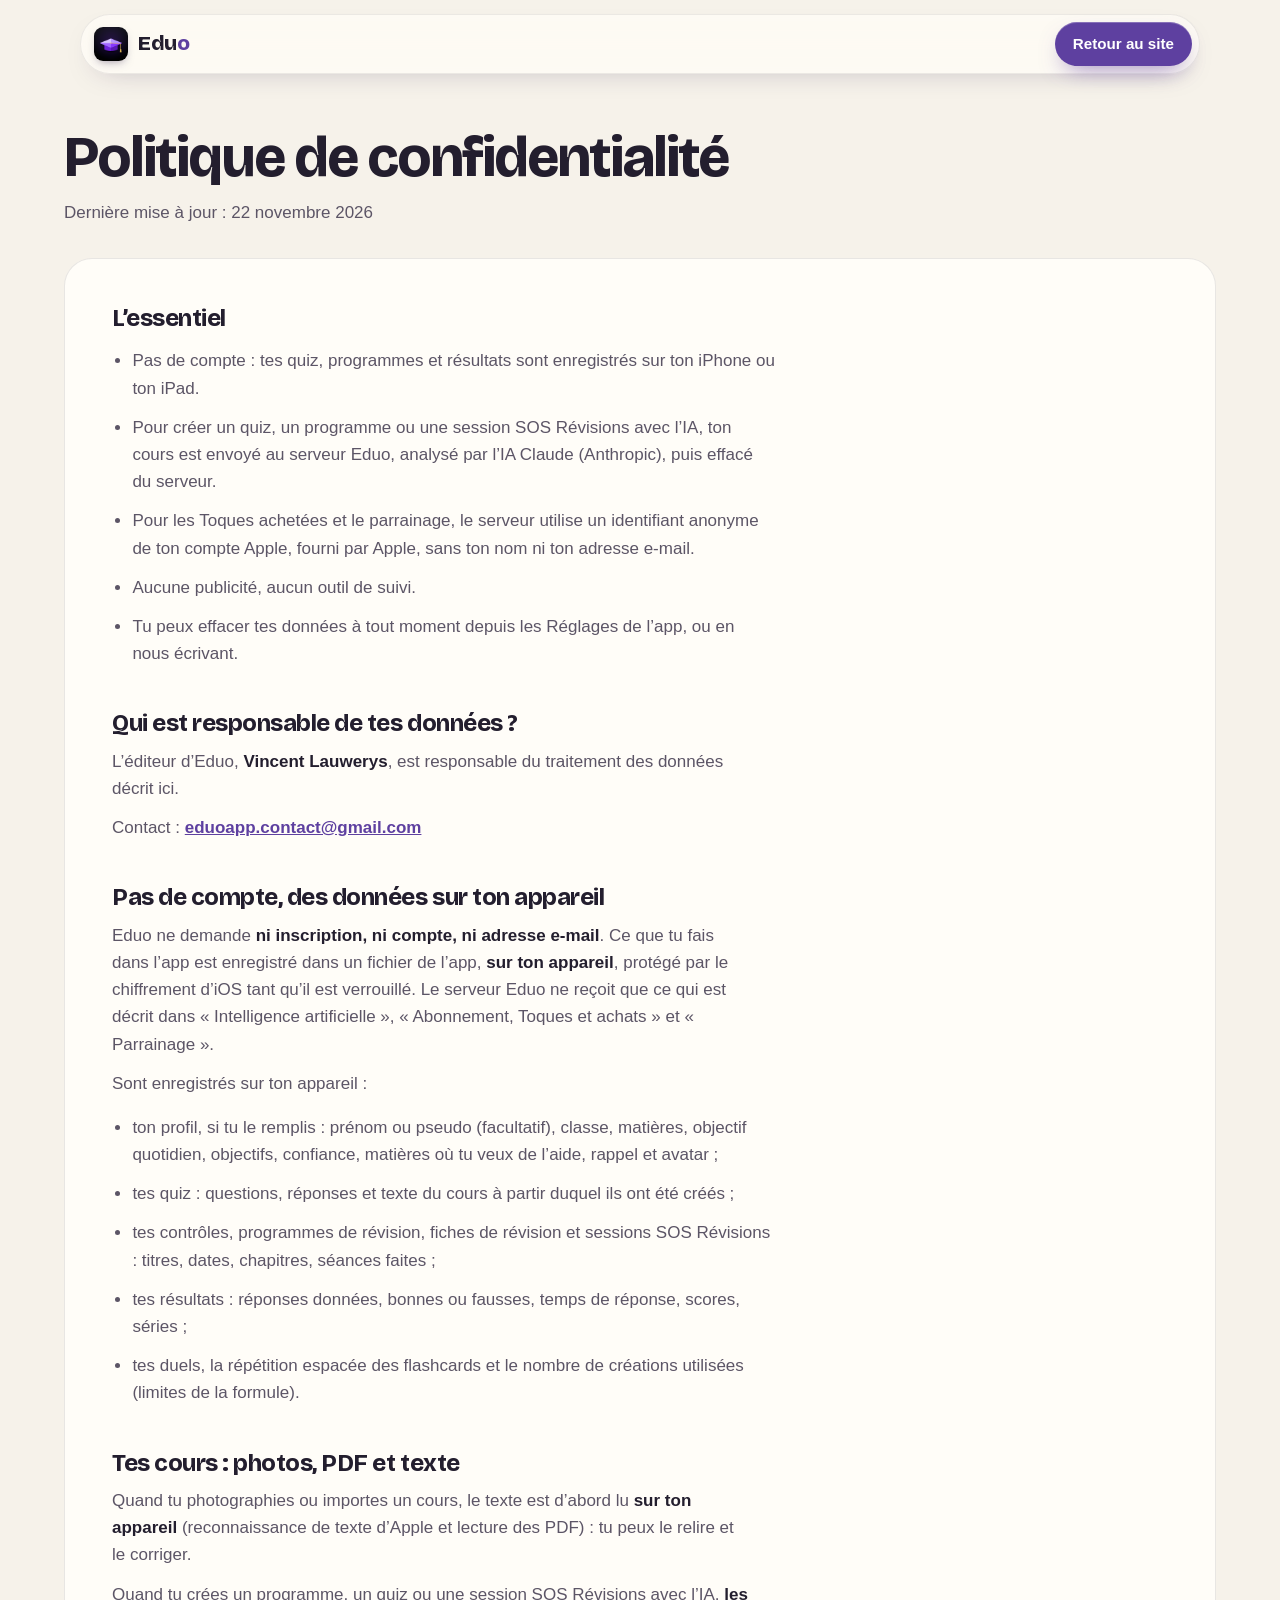
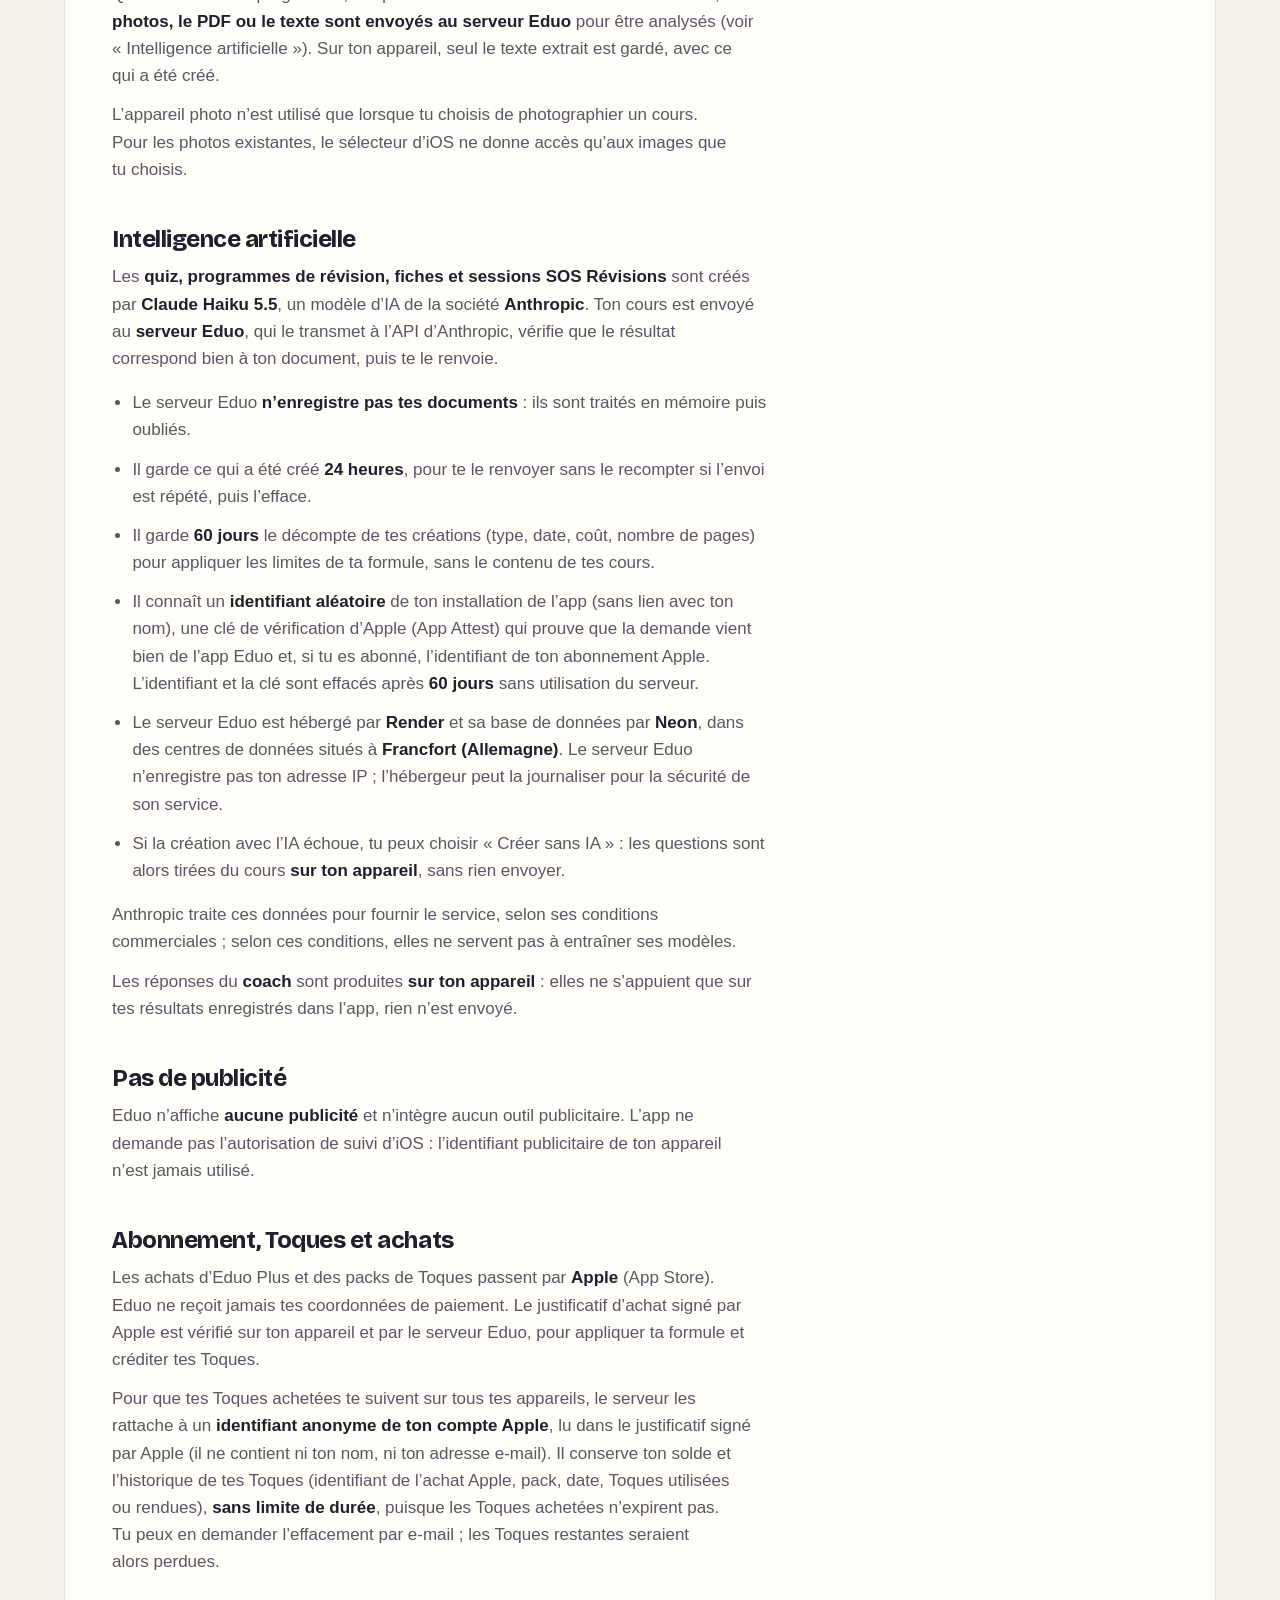
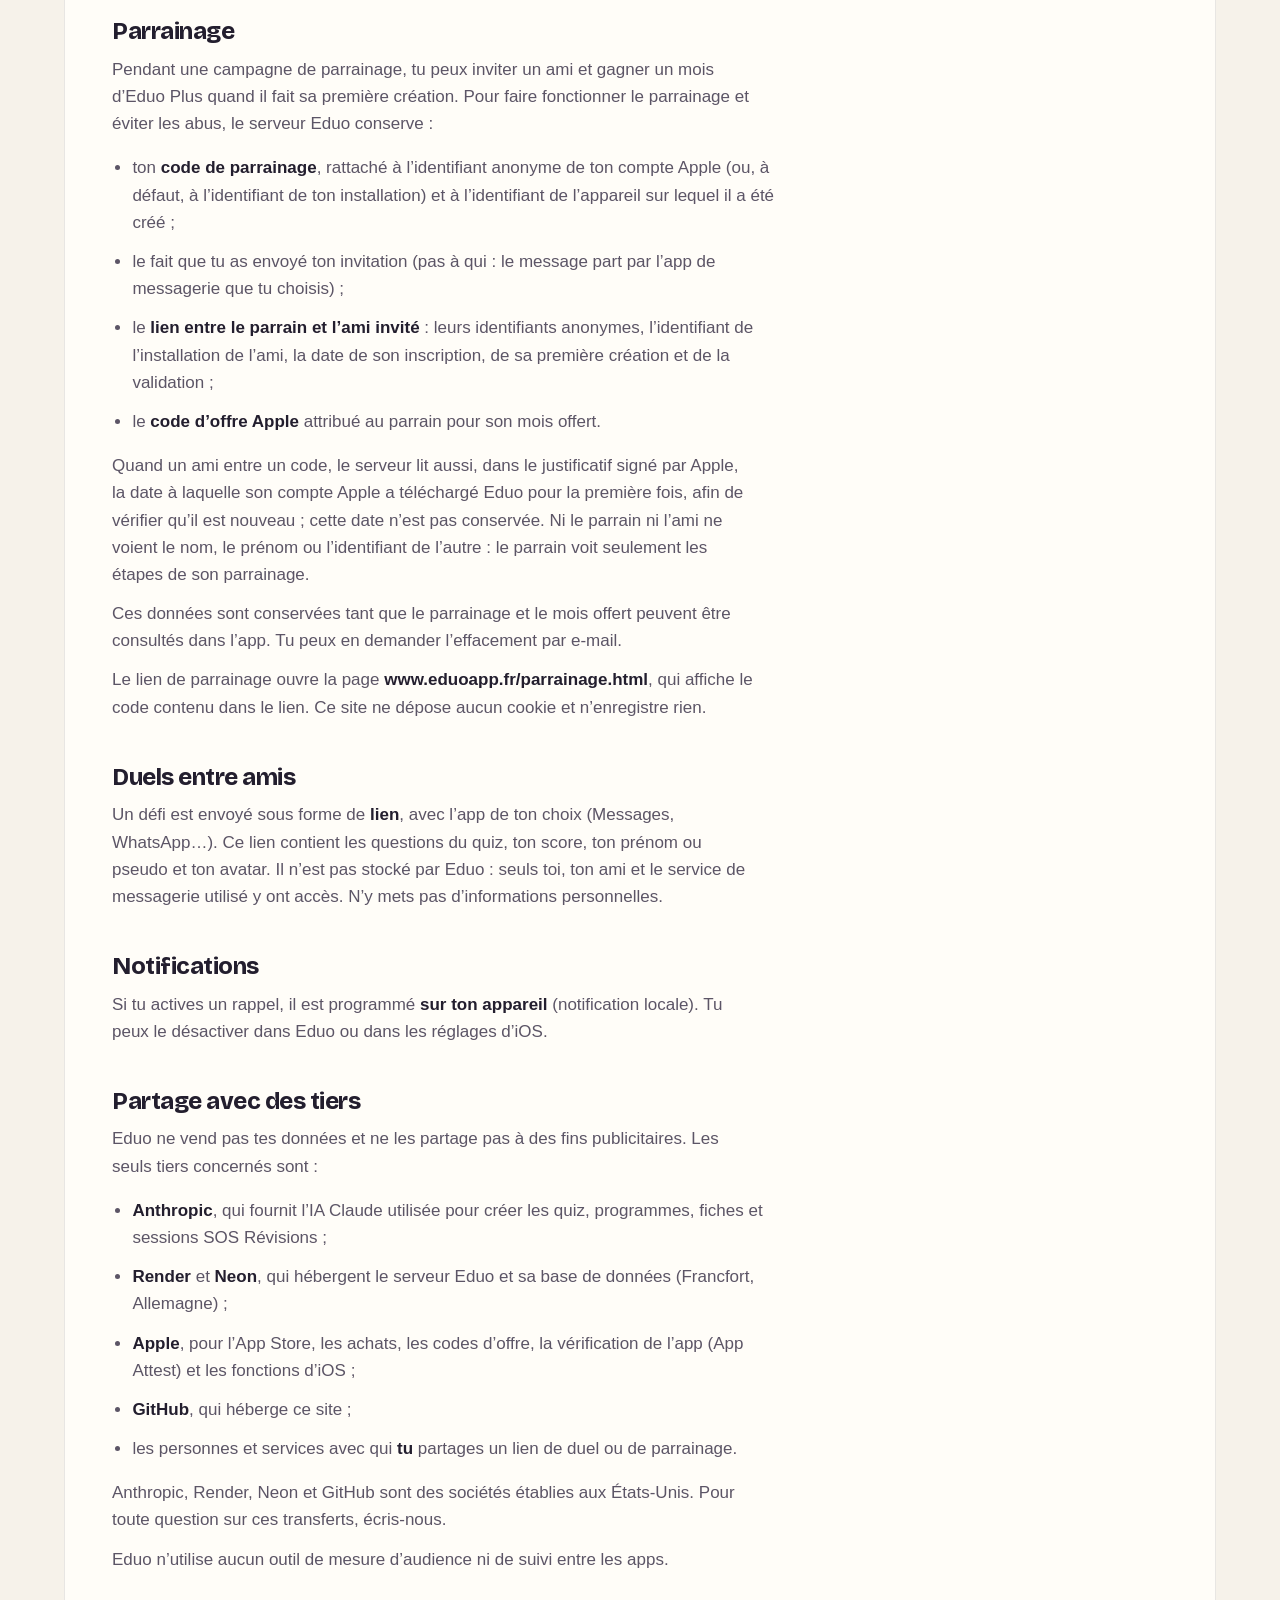
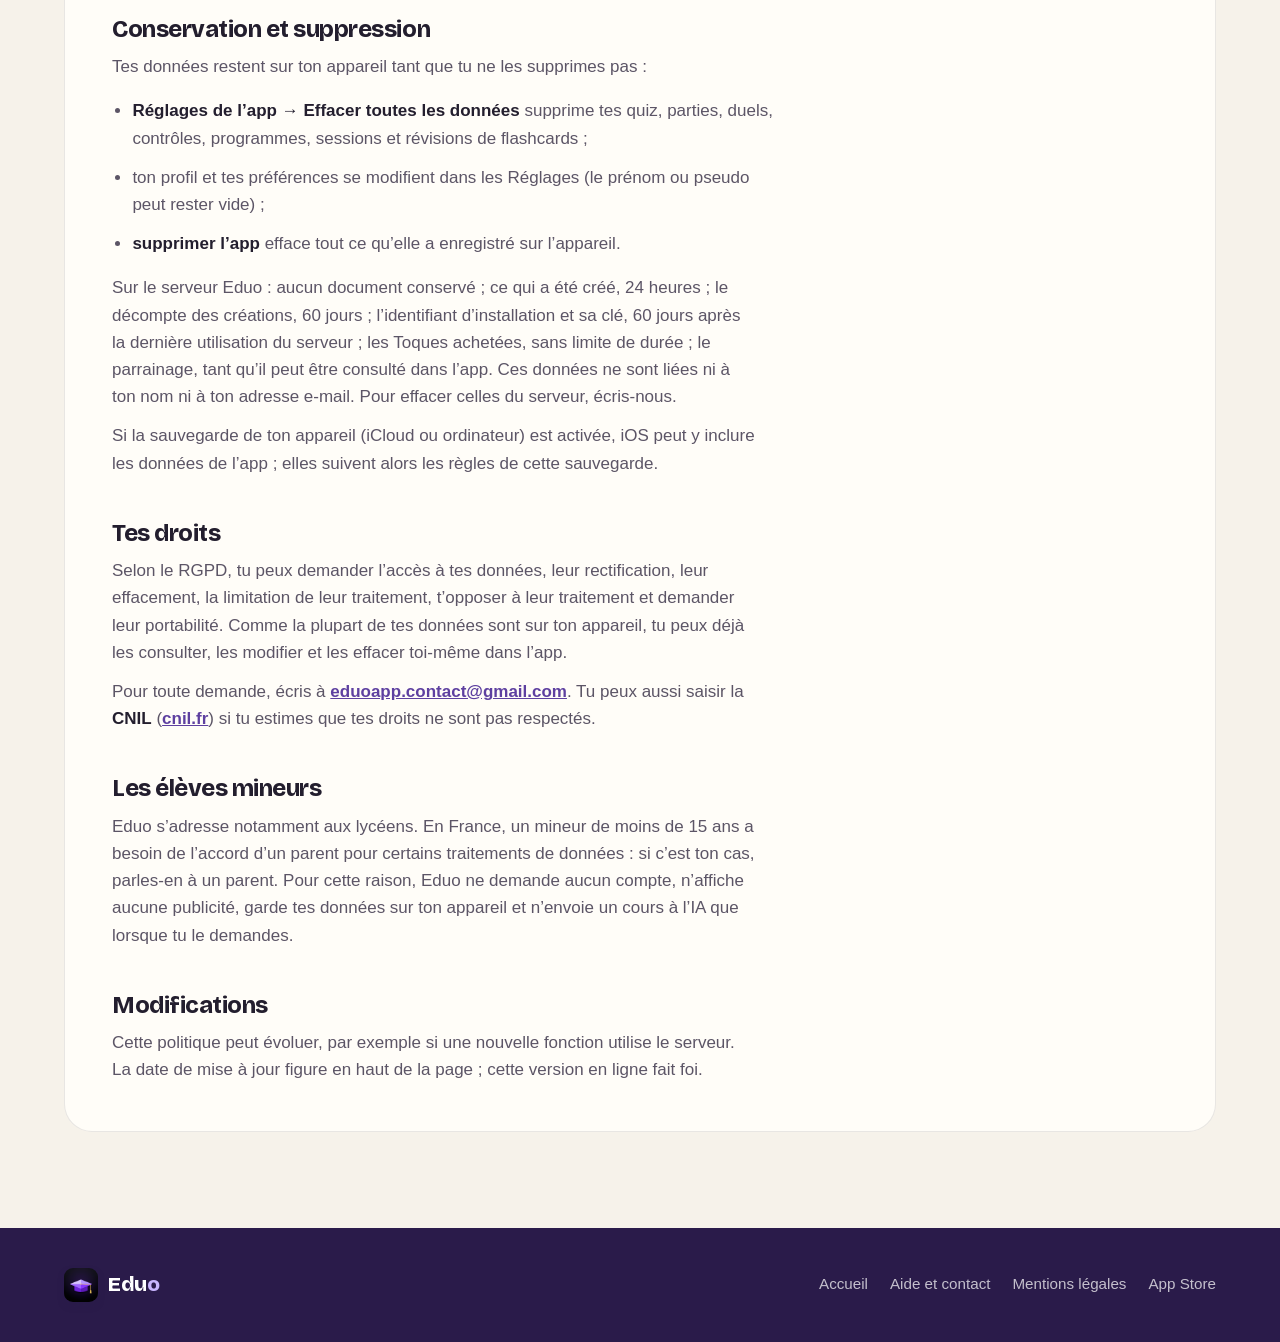
==== confidentialite.html @ 10103876 "Politique de confidentialité sur le nouveau site" ====
<!doctype html>
<html lang="fr">
<head>
  <meta charset="utf-8">
  <meta name="viewport" content="width=device-width, initial-scale=1, viewport-fit=cover">
  <title>Confidentialité · Eduo</title>
  <meta name="description" content="Politique de confidentialité de l’app Eduo : données utilisées, conservation, tiers et droits.">
  <link rel="canonical" href="https://www.eduoapp.fr/confidentialite.html">
  <meta name="theme-color" content="#F6F2EA">
  <link rel="icon" href="favicon.ico" sizes="32x32">
  <link rel="apple-touch-icon" href="assets/img/apple-touch-icon.png">
  <link rel="stylesheet" href="assets/css/site.css">
  <style>
    .legal { padding: calc(var(--nav-h) + 56px) 0 96px; }
    .legal h1 { font-size: clamp(2.4rem, 6vw, 3.6rem); }
    .legal .updated { margin-top: 12px; color: var(--ink-2); }
    .legal h2 { margin-top: 44px; font-size: 1.5rem; letter-spacing: -.02em; }
    .legal p, .legal li { margin-top: 12px; color: var(--ink-2); max-width: 68ch; }
    .legal ul { padding-left: 1.2em; }
    .legal strong { color: var(--ink); }
    .legal a { color: var(--violet); font-weight: 600; }
    .legal .card { margin-top: 32px; padding: clamp(24px, 4vw, 48px); border-radius: 28px; background: var(--paper); box-shadow: inset 0 0 0 1px var(--line); }
  </style>
</head>
<body>
<header class="nav" data-open="false">
  <div class="nav__bar">
    <a class="brand" href="./"><img src="assets/img/icone-192.png" alt="" width="34" height="34"><span>Edu<b>o</b></span></a>
    <span style="margin-left:auto"></span>
    <a class="btn nav__cta" href="./" style="display:inline-flex">Retour au site</a>
  </div>
</header>
<main class="legal">
  <div class="wrap">
    <h1>Politique de confidentialité</h1>
    <p class="updated">Dernière mise à jour : 22 novembre 2026</p>

    <div class="card">
      <h2 style="margin-top:0">L’essentiel</h2>
      <ul>
        <li>Pas de compte : tes quiz, programmes et résultats sont enregistrés sur ton iPhone ou ton iPad.</li>
        <li>Pour créer un quiz, un programme ou une session SOS Révisions avec l’IA, ton cours est envoyé au serveur Eduo, analysé par l’IA Claude (Anthropic), puis effacé du serveur.</li>
        <li>Pour les Toques achetées et le parrainage, le serveur utilise un identifiant anonyme de ton compte Apple, fourni par Apple, sans ton nom ni ton adresse e-mail.</li>
        <li>Aucune publicité, aucun outil de suivi.</li>
        <li>Tu peux effacer tes données à tout moment depuis les Réglages de l’app, ou en nous écrivant.</li>
      </ul>

      <h2>Qui est responsable de tes données ?</h2>
      <p>L’éditeur d’Eduo, <strong>Vincent Lauwerys</strong>, est responsable du traitement des données décrit ici.</p>
      <p>Contact : <a href="mailto:eduoapp.contact@gmail.com?subject=Confidentialit%C3%A9%20Eduo">eduoapp.contact@gmail.com</a></p>

      <h2>Pas de compte, des données sur ton appareil</h2>
      <p>Eduo ne demande <strong>ni inscription, ni compte, ni adresse e-mail</strong>. Ce que tu fais dans l’app est enregistré dans un fichier de l’app, <strong>sur ton appareil</strong>, protégé par le chiffrement d’iOS tant qu’il est verrouillé. Le serveur Eduo ne reçoit que ce qui est décrit dans « Intelligence artificielle », « Abonnement, Toques et achats » et « Parrainage ».</p>
      <p>Sont enregistrés sur ton appareil :</p>
      <ul>
        <li>ton profil, si tu le remplis : prénom ou pseudo (facultatif), classe, matières, objectif quotidien, objectifs, confiance, matières où tu veux de l’aide, rappel et avatar ;</li>
        <li>tes quiz : questions, réponses et texte du cours à partir duquel ils ont été créés ;</li>
        <li>tes contrôles, programmes de révision, fiches de révision et sessions SOS Révisions : titres, dates, chapitres, séances faites ;</li>
        <li>tes résultats : réponses données, bonnes ou fausses, temps de réponse, scores, séries ;</li>
        <li>tes duels, la répétition espacée des flashcards et le nombre de créations utilisées (limites de la formule).</li>
      </ul>

      <h2>Tes cours : photos, PDF et texte</h2>
      <p>Quand tu photographies ou importes un cours, le texte est d’abord lu <strong>sur ton appareil</strong> (reconnaissance de texte d’Apple et lecture des PDF) : tu peux le relire et le corriger.</p>
      <p>Quand tu crées un programme, un quiz ou une session SOS Révisions avec l’IA, <strong>les photos, le PDF ou le texte sont envoyés au serveur Eduo</strong> pour être analysés (voir « Intelligence artificielle »). Sur ton appareil, seul le texte extrait est gardé, avec ce qui a été créé.</p>
      <p>L’appareil photo n’est utilisé que lorsque tu choisis de photographier un cours. Pour les photos existantes, le sélecteur d’iOS ne donne accès qu’aux images que tu choisis.</p>

      <h2>Intelligence artificielle</h2>
      <p>Les <strong>quiz, programmes de révision, fiches et sessions SOS Révisions</strong> sont créés par <strong>Claude Haiku 5.5</strong>, un modèle d’IA de la société <strong>Anthropic</strong>. Ton cours est envoyé au <strong>serveur Eduo</strong>, qui le transmet à l’API d’Anthropic, vérifie que le résultat correspond bien à ton document, puis te le renvoie.</p>
      <ul>
        <li>Le serveur Eduo <strong>n’enregistre pas tes documents</strong> : ils sont traités en mémoire puis oubliés.</li>
        <li>Il garde ce qui a été créé <strong>24 heures</strong>, pour te le renvoyer sans le recompter si l’envoi est répété, puis l’efface.</li>
        <li>Il garde <strong>60 jours</strong> le décompte de tes créations (type, date, coût, nombre de pages) pour appliquer les limites de ta formule, sans le contenu de tes cours.</li>
        <li>Il connaît un <strong>identifiant aléatoire</strong> de ton installation de l’app (sans lien avec ton nom), une clé de vérification d’Apple (App Attest) qui prouve que la demande vient bien de l’app Eduo et, si tu es abonné, l’identifiant de ton abonnement Apple. L’identifiant et la clé sont effacés après <strong>60 jours</strong> sans utilisation du serveur.</li>
        <li>Le serveur Eduo est hébergé par <strong>Render</strong> et sa base de données par <strong>Neon</strong>, dans des centres de données situés à <strong>Francfort (Allemagne)</strong>. Le serveur Eduo n’enregistre pas ton adresse IP ; l’hébergeur peut la journaliser pour la sécurité de son service.</li>
        <li>Si la création avec l’IA échoue, tu peux choisir « Créer sans IA » : les questions sont alors tirées du cours <strong>sur ton appareil</strong>, sans rien envoyer.</li>
      </ul>
      <p>Anthropic traite ces données pour fournir le service, selon ses conditions commerciales ; selon ces conditions, elles ne servent pas à entraîner ses modèles.</p>
      <p>Les réponses du <strong>coach</strong> sont produites <strong>sur ton appareil</strong> : elles ne s’appuient que sur tes résultats enregistrés dans l’app, rien n’est envoyé.</p>

      <h2>Pas de publicité</h2>
      <p>Eduo n’affiche <strong>aucune publicité</strong> et n’intègre aucun outil publicitaire. L’app ne demande pas l’autorisation de suivi d’iOS : l’identifiant publicitaire de ton appareil n’est jamais utilisé.</p>

      <h2>Abonnement, Toques et achats</h2>
      <p>Les achats d’Eduo Plus et des packs de Toques passent par <strong>Apple</strong> (App Store). Eduo ne reçoit jamais tes coordonnées de paiement. Le justificatif d’achat signé par Apple est vérifié sur ton appareil et par le serveur Eduo, pour appliquer ta formule et créditer tes Toques.</p>
      <p>Pour que tes Toques achetées te suivent sur tous tes appareils, le serveur les rattache à un <strong>identifiant anonyme de ton compte Apple</strong>, lu dans le justificatif signé par Apple (il ne contient ni ton nom, ni ton adresse e-mail). Il conserve ton solde et l’historique de tes Toques (identifiant de l’achat Apple, pack, date, Toques utilisées ou rendues), <strong>sans limite de durée</strong>, puisque les Toques achetées n’expirent pas. Tu peux en demander l’effacement par e-mail ; les Toques restantes seraient alors perdues.</p>

      <h2>Parrainage</h2>
      <p>Pendant une campagne de parrainage, tu peux inviter un ami et gagner un mois d’Eduo Plus quand il fait sa première création. Pour faire fonctionner le parrainage et éviter les abus, le serveur Eduo conserve :</p>
      <ul>
        <li>ton <strong>code de parrainage</strong>, rattaché à l’identifiant anonyme de ton compte Apple (ou, à défaut, à l’identifiant de ton installation) et à l’identifiant de l’appareil sur lequel il a été créé ;</li>
        <li>le fait que tu as envoyé ton invitation (pas à qui : le message part par l’app de messagerie que tu choisis) ;</li>
        <li>le <strong>lien entre le parrain et l’ami invité</strong> : leurs identifiants anonymes, l’identifiant de l’installation de l’ami, la date de son inscription, de sa première création et de la validation ;</li>
        <li>le <strong>code d’offre Apple</strong> attribué au parrain pour son mois offert.</li>
      </ul>
      <p>Quand un ami entre un code, le serveur lit aussi, dans le justificatif signé par Apple, la date à laquelle son compte Apple a téléchargé Eduo pour la première fois, afin de vérifier qu’il est nouveau ; cette date n’est pas conservée. Ni le parrain ni l’ami ne voient le nom, le prénom ou l’identifiant de l’autre : le parrain voit seulement les étapes de son parrainage.</p>
      <p>Ces données sont conservées tant que le parrainage et le mois offert peuvent être consultés dans l’app. Tu peux en demander l’effacement par e-mail.</p>
      <p>Le lien de parrainage ouvre la page <strong>www.eduoapp.fr/parrainage.html</strong>, qui affiche le code contenu dans le lien. Ce site ne dépose aucun cookie et n’enregistre rien.</p>

      <h2>Duels entre amis</h2>
      <p>Un défi est envoyé sous forme de <strong>lien</strong>, avec l’app de ton choix (Messages, WhatsApp…). Ce lien contient les questions du quiz, ton score, ton prénom ou pseudo et ton avatar. Il n’est pas stocké par Eduo : seuls toi, ton ami et le service de messagerie utilisé y ont accès. N’y mets pas d’informations personnelles.</p>

      <h2>Notifications</h2>
      <p>Si tu actives un rappel, il est programmé <strong>sur ton appareil</strong> (notification locale). Tu peux le désactiver dans Eduo ou dans les réglages d’iOS.</p>

      <h2>Partage avec des tiers</h2>
      <p>Eduo ne vend pas tes données et ne les partage pas à des fins publicitaires. Les seuls tiers concernés sont :</p>
      <ul>
        <li><strong>Anthropic</strong>, qui fournit l’IA Claude utilisée pour créer les quiz, programmes, fiches et sessions SOS Révisions ;</li>
        <li><strong>Render</strong> et <strong>Neon</strong>, qui hébergent le serveur Eduo et sa base de données (Francfort, Allemagne) ;</li>
        <li><strong>Apple</strong>, pour l’App Store, les achats, les codes d’offre, la vérification de l’app (App Attest) et les fonctions d’iOS ;</li>
        <li><strong>GitHub</strong>, qui héberge ce site ;</li>
        <li>les personnes et services avec qui <strong>tu</strong> partages un lien de duel ou de parrainage.</li>
      </ul>
      <p>Anthropic, Render, Neon et GitHub sont des sociétés établies aux États-Unis. Pour toute question sur ces transferts, écris-nous.</p>
      <p>Eduo n’utilise aucun outil de mesure d’audience ni de suivi entre les apps.</p>

      <h2>Conservation et suppression</h2>
      <p>Tes données restent sur ton appareil tant que tu ne les supprimes pas :</p>
      <ul>
        <li><strong>Réglages de l’app → Effacer toutes les données</strong> supprime tes quiz, parties, duels, contrôles, programmes, sessions et révisions de flashcards ;</li>
        <li>ton profil et tes préférences se modifient dans les Réglages (le prénom ou pseudo peut rester vide) ;</li>
        <li><strong>supprimer l’app</strong> efface tout ce qu’elle a enregistré sur l’appareil.</li>
      </ul>
      <p>Sur le serveur Eduo : aucun document conservé ; ce qui a été créé, 24 heures ; le décompte des créations, 60 jours ; l’identifiant d’installation et sa clé, 60 jours après la dernière utilisation du serveur ; les Toques achetées, sans limite de durée ; le parrainage, tant qu’il peut être consulté dans l’app. Ces données ne sont liées ni à ton nom ni à ton adresse e-mail. Pour effacer celles du serveur, écris-nous.</p>
      <p>Si la sauvegarde de ton appareil (iCloud ou ordinateur) est activée, iOS peut y inclure les données de l’app ; elles suivent alors les règles de cette sauvegarde.</p>

      <h2>Tes droits</h2>
      <p>Selon le RGPD, tu peux demander l’accès à tes données, leur rectification, leur effacement, la limitation de leur traitement, t’opposer à leur traitement et demander leur portabilité. Comme la plupart de tes données sont sur ton appareil, tu peux déjà les consulter, les modifier et les effacer toi-même dans l’app.</p>
      <p>Pour toute demande, écris à <a href="mailto:eduoapp.contact@gmail.com">eduoapp.contact@gmail.com</a>. Tu peux aussi saisir la <strong>CNIL</strong> (<a href="https://www.cnil.fr">cnil.fr</a>) si tu estimes que tes droits ne sont pas respectés.</p>

      <h2>Les élèves mineurs</h2>
      <p>Eduo s’adresse notamment aux lycéens. En France, un mineur de moins de 15 ans a besoin de l’accord d’un parent pour certains traitements de données : si c’est ton cas, parles-en à un parent. Pour cette raison, Eduo ne demande aucun compte, n’affiche aucune publicité, garde tes données sur ton appareil et n’envoie un cours à l’IA que lorsque tu le demandes.</p>

      <h2>Modifications</h2>
      <p>Cette politique peut évoluer, par exemple si une nouvelle fonction utilise le serveur. La date de mise à jour figure en haut de la page ; cette version en ligne fait foi.</p>
    </div>
  </div>
</main>
<footer class="footer">
  <div class="wrap footer__grid">
    <a class="brand" href="./"><img src="assets/img/icone-192.png" alt="" width="34" height="34"><span>Edu<b>o</b></span></a>
    <nav aria-label="Liens utiles"><ul>
      <li><a href="./">Accueil</a></li>
      <li><a href="https://lauweryscome-tech.github.io/eduo-site/support.html">Aide et contact</a></li>
      <li><a href="mentions-legales.html">Mentions légales</a></li>
      <li><a href="https://apps.apple.com/fr/app/eduo/id6831674131">App Store</a></li>
    </ul></nav>
  </div>
</footer>
</body>
</html>
---- assets/css/site.css ----
/* Site officiel d’Eduo
   Crème et violet, papier à petits carreaux des cahiers, vraies captures de l’app.
   Sommaire : 1. Fondations · 2. Navigation · 3. Accueil · 4. iPhone · 5. Fonctionnalités · 6. Étapes
              7. Expérience · 8. Histoire · 9. FAQ · 10. Fin et pied de page · 11. Animations · 12. Mouvement réduit */

/* ---------- 1. Fondations ---------- */
@font-face {
  font-family: "Bricolage Grotesque";
  src: url("../fonts/bricolage-latin.woff2") format("woff2");
  font-weight: 500 800; font-style: normal; font-display: swap;
  unicode-range: U+0000-00FF, U+0131, U+0152-0153, U+02BB-02BC, U+02C6, U+02DA, U+02DC, U+0304, U+0308, U+0329, U+2000-206F, U+20AC, U+2122, U+2191, U+2193, U+2212, U+2215, U+FEFF, U+FFFD;
}
@font-face {
  font-family: "Bricolage Grotesque";
  src: url("../fonts/bricolage-latin-ext.woff2") format("woff2");
  font-weight: 500 800; font-style: normal; font-display: swap;
  unicode-range: U+0100-02BA, U+02BD-02C5, U+02C7-02CC, U+02CE-02D7, U+02DD-02FF, U+0304, U+0308, U+0329, U+1D00-1DBF, U+1E00-1E9F, U+1EF2-1EFF, U+2020, U+20A0-20AB, U+20AD-20C4, U+2113, U+2C60-2C7F, U+A720-A7FF;
}

:root {
  --cream: #F6F2EA;
  --cream-2: #EFE8DC;
  --paper: #FFFDF8;
  --ink: #231E2E;
  --ink-2: #5C5566;
  --ink-3: #6E6777;
  --violet: #5E40A0;
  --violet-2: #7B5CC4;
  --violet-soft: #ECE5F7;
  --night: #2A1B4A;
  --mint: #DCEFE2;
  --butter: #F6E9C9;
  --sky: #DCE7F6;
  --rose: #F7E0E8;
  --line: rgba(35, 30, 46, .1);
  --grid: rgba(94, 64, 160, .075);
  --shadow-soft: 0 1px 2px rgba(42, 27, 74, .06), 0 12px 32px -12px rgba(42, 27, 74, .18);
  --shadow-float: 0 2px 6px rgba(42, 27, 74, .08), 0 30px 60px -24px rgba(42, 27, 74, .32);
  --display: "Bricolage Grotesque", "Avenir Next", system-ui, sans-serif;
  --text: -apple-system, BlinkMacSystemFont, "SF Pro Text", "Segoe UI", Roboto, "Helvetica Neue", Arial, sans-serif;
  --rounded: ui-rounded, "SF Pro Rounded", var(--display);
  --gutter: clamp(20px, 5vw, 64px);
  --max: 1200px;
  --ease: cubic-bezier(.22, 1, .36, 1);
  --nav-h: 72px;
}

*, *::before, *::after { box-sizing: border-box; }
html { overflow-x: clip; scroll-behavior: smooth; scroll-padding-top: calc(var(--nav-h) + 16px); -webkit-text-size-adjust: 100%; }
body { -webkit-tap-highlight-color: transparent; margin: 0; background: var(--cream); color: var(--ink); font: 400 1.0625rem/1.6 var(--text); -webkit-font-smoothing: antialiased; overflow-x: clip; }
img, picture, svg { display: block; max-width: 100%; }
img { height: auto; }
a { color: inherit; }
h1, h2, h3 { font-family: var(--display); font-weight: 750; letter-spacing: -.035em; line-height: 1.02; margin: 0; text-wrap: balance; }
p { margin: 0; text-wrap: pretty; }
button { font: inherit; color: inherit; }
:focus-visible { outline: 3px solid var(--violet-2); outline-offset: 3px; border-radius: 8px; }
.visually-hidden { position: absolute !important; width: 1px; height: 1px; overflow: hidden; clip: rect(0 0 0 0); white-space: nowrap; }
.skip { position: fixed; left: 16px; top: -60px; z-index: 100; background: var(--ink); color: #fff; padding: 10px 16px; border-radius: 12px; text-decoration: none; }
.skip:focus { top: 16px; }

.wrap { width: min(var(--max), 100% - 2 * var(--gutter)); margin-inline: auto; }
.section { position: relative; padding-block: clamp(88px, 12vw, 160px); }
.section-head { max-width: 760px; }
.section-head h2 { font-size: clamp(2.4rem, 5.6vw, 4.4rem); }
.section-head p { margin-top: 20px; font-size: clamp(1.05rem, 1.6vw, 1.25rem); color: var(--ink-2); max-width: 60ch; }
.center { text-align: center; margin-inline: auto; }
.center p { margin-inline: auto; }

/* Papier à petits carreaux (cahier de lycée), estompé sur les bords */
.paper-grid {
  background-image:
    linear-gradient(var(--grid) 1px, transparent 1px),
    linear-gradient(90deg, var(--grid) 1px, transparent 1px);
  background-size: 26px 26px;
}

/* Boutons */
.btn { --bg: var(--violet); --fg: #fff; position: relative; display: inline-flex; align-items: center; justify-content: center; gap: 10px; min-height: 52px; padding: 0 26px; border-radius: 999px; border: 0; background: var(--bg); color: var(--fg); font-weight: 650; font-size: 1rem; text-decoration: none; cursor: pointer; overflow: hidden; isolation: isolate;
  box-shadow: 0 1px 0 rgba(255,255,255,.25) inset, 0 10px 24px -10px rgba(94, 64, 160, .7);
  transition: transform .35s var(--ease), box-shadow .35s var(--ease), background-color .25s; }
.btn::after { content: ""; position: absolute; inset: 0; z-index: -1; background: linear-gradient(110deg, transparent 30%, rgba(255,255,255,.28) 50%, transparent 70%); transform: translateX(-120%); transition: transform .8s var(--ease); }
@media (hover: hover) { .btn:hover { transform: translateY(-2px); box-shadow: 0 1px 0 rgba(255,255,255,.25) inset, 0 18px 34px -12px rgba(94, 64, 160, .75); }
.btn:hover::after { transform: translateX(120%); } }
.btn:active { transform: translateY(0) scale(.98); }
.btn--ghost { --bg: rgba(255, 253, 248, .7); --fg: var(--ink); box-shadow: inset 0 0 0 1.5px var(--line); backdrop-filter: blur(8px); -webkit-backdrop-filter: blur(8px); }
@media (hover: hover) { .btn--ghost:hover { box-shadow: inset 0 0 0 1.5px rgba(94, 64, 160, .35), 0 12px 24px -16px rgba(42, 27, 74, .4); } }
.btn--light { --bg: #fff; --fg: var(--night); box-shadow: 0 18px 40px -16px rgba(0, 0, 0, .45); }
.btn--big { min-height: 64px; padding: 0 34px; font-size: 1.125rem; }
.btn svg { width: 20px; height: 20px; flex: none; }

.pill { display: inline-flex; align-items: center; gap: 8px; padding: 7px 14px; border-radius: 999px; background: var(--paper); box-shadow: inset 0 0 0 1px var(--line); font-size: .9rem; color: var(--ink-2); }
.pill svg { width: 16px; height: 16px; color: var(--violet); }

/* ---------- 2. Navigation ---------- */
.nav { position: fixed; inset: 14px 0 auto; z-index: 50; pointer-events: none; }
.nav__bar { pointer-events: auto; width: min(1120px, 100% - 24px); margin-inline: auto; height: 60px; display: flex; align-items: center; gap: 12px; padding: 0 8px 0 14px; border-radius: 999px;
  background: rgba(255, 253, 248, .72); backdrop-filter: saturate(1.6) blur(18px); -webkit-backdrop-filter: saturate(1.6) blur(18px);
  box-shadow: inset 0 0 0 1px rgba(35, 30, 46, .08), 0 10px 30px -18px rgba(42, 27, 74, .35);
  transition: transform .5s var(--ease), background-color .3s; }
.nav.is-hidden .nav__bar { transform: translateY(-120%); }
.brand { display: inline-flex; align-items: center; gap: 10px; white-space: nowrap; text-decoration: none; font-family: var(--rounded); font-weight: 800; font-size: 1.3rem; letter-spacing: -.02em; }
.brand img { width: 34px; height: 34px; border-radius: 9px; box-shadow: 0 4px 10px -4px rgba(42, 27, 74, .5); }
.brand b { color: var(--violet); font-weight: inherit; }
.nav__links { display: flex; gap: 2px; margin: 0 auto; padding: 0; list-style: none; }
.nav__links a { position: relative; display: block; padding: 9px 14px; border-radius: 999px; text-decoration: none; font-size: .95rem; font-weight: 550; color: var(--ink-2); transition: color .25s, background-color .25s; }
.nav__links a:hover { color: var(--ink); background: rgba(94, 64, 160, .07); }
.nav__links a.is-active { color: var(--violet); background: var(--violet-soft); }
.nav__cta { min-height: 44px; padding: 0 18px; font-size: .95rem; }
.nav__toggle { display: none; width: 44px; height: 44px; border: 0; border-radius: 50%; background: transparent; cursor: pointer; margin-left: auto; }
.nav__toggle span { display: block; width: 20px; height: 2px; margin: 4px auto; border-radius: 2px; background: var(--ink); transition: transform .35s var(--ease), opacity .2s; }
.nav[data-open="true"] .nav__toggle span:nth-child(1) { transform: translateY(6px) rotate(45deg); }
.nav[data-open="true"] .nav__toggle span:nth-child(2) { opacity: 0; }
.nav[data-open="true"] .nav__toggle span:nth-child(3) { transform: translateY(-6px) rotate(-45deg); }
.nav__sheet { display: none; }

/* Bouton de téléchargement collant (mobile) */
.dock { position: fixed; left: 50%; bottom: max(14px, calc(env(safe-area-inset-bottom) + 6px)); z-index: 40; display: none; transform: translate(-50%, 160%); transition: transform .5s var(--ease); }
.dock.is-visible { transform: translate(-50%, 0); }
.dock .btn { min-height: 48px; padding: 0 24px; font-size: .98rem; white-space: nowrap; box-shadow: 0 1px 0 rgba(255,255,255,.25) inset, 0 14px 30px -10px rgba(42, 27, 74, .6), 0 0 0 1px rgba(255, 255, 255, .35); }

/* ---------- 3. Accueil ---------- */
.hero { position: relative; min-height: 100svh; padding-top: calc(var(--nav-h) + 48px); padding-bottom: 72px; overflow: hidden; display: flex; align-items: center; }
.hero::before { content: ""; position: absolute; inset: 0; z-index: -2; -webkit-mask: radial-gradient(120% 90% at 70% 40%, #000 30%, transparent 75%); mask: radial-gradient(120% 90% at 70% 40%, #000 30%, transparent 75%); }
.hero__glow { position: absolute; z-index: -1; border-radius: 50%; pointer-events: none; }
.hero__glow--a { width: 820px; height: 820px; right: -160px; top: -120px; background: radial-gradient(closest-side, rgba(156, 126, 230, .38), rgba(156, 126, 230, 0)); }
.hero__glow--b { width: 620px; height: 620px; left: -220px; bottom: -260px; background: radial-gradient(closest-side, rgba(246, 222, 190, .8), rgba(246, 222, 190, 0)); }
.hero__grid { display: grid; grid-template-columns: minmax(0, 1.05fr) minmax(0, .95fr); align-items: center; gap: clamp(24px, 4vw, 64px); }
.hero__brand { display: inline-flex; align-items: center; gap: 12px; padding: 6px 16px 6px 6px; border-radius: 999px; background: var(--paper); box-shadow: inset 0 0 0 1px var(--line), var(--shadow-soft); }
.hero__brand img { width: 40px; height: 40px; border-radius: 11px; }
.hero__brand span { font-size: .95rem; color: var(--ink-2); }
.hero__brand strong { display: block; font-family: var(--rounded); font-size: 1.05rem; color: var(--ink); line-height: 1.1; }
.hero h1 { margin-top: 28px; font-size: clamp(2.8rem, 5.4vw, 5.1rem); letter-spacing: -.045em; line-height: .98; }
.hero h1 .line { display: block; overflow: hidden; padding-bottom: .06em; }
.hero h1 .line > span { display: inline-block; }
.hero h1 .line--violet { color: var(--violet); }
.hero__lead { margin-top: 26px; max-width: 34rem; font-size: clamp(1.1rem, 1.7vw, 1.3rem); color: var(--ink-2); }
.hero__actions { margin-top: 34px; display: flex; flex-wrap: wrap; gap: 12px; }
.hero__facts { margin: 30px 0 0; padding: 0; list-style: none; display: flex; flex-wrap: wrap; gap: 8px; }
.hero__stage { position: relative; height: min(760px, 86svh); min-height: 560px; perspective: 1800px; }

/* Morceaux de l’app qui flottent autour de l’iPhone */
.chip-card { position: absolute; width: var(--cw, 280px); border-radius: 20px; overflow: hidden; background: var(--paper); box-shadow: var(--shadow-float), inset 0 0 0 1px rgba(35, 30, 46, .06); }
.chip-card img { width: 100%; }
.float { animation: float 7s ease-in-out infinite; animation-delay: var(--fd, 0s); }
@keyframes float { 0%, 100% { translate: 0 0; } 50% { translate: 0 -12px; } }

/* ---------- 4. iPhone ---------- */
.phone { --w: 300px; position: relative; width: var(--w); padding: calc(var(--w) * .034); border-radius: calc(var(--w) * .165);
  background: linear-gradient(150deg, #4a4256 0%, #1d1824 38%, #2d2636 70%, #121016 100%);
  box-shadow: inset 0 0 0 1.5px rgba(255, 255, 255, .14), inset 0 0 0 calc(var(--w) * .012) #0b090e, 0 50px 90px -40px rgba(42, 27, 74, .55), 0 22px 40px -24px rgba(0, 0, 0, .5); }
.phone::before { content: ""; position: absolute; inset: -1px; border-radius: inherit; padding: 1.5px; background: linear-gradient(140deg, rgba(255,255,255,.65), rgba(255,255,255,0) 30%, rgba(255,255,255,0) 70%, rgba(255,255,255,.35)); -webkit-mask: linear-gradient(#000 0 0) content-box, linear-gradient(#000 0 0); -webkit-mask-composite: xor; mask-composite: exclude; pointer-events: none; }
.phone__screen { position: relative; overflow: hidden; border-radius: calc(var(--w) * .135); aspect-ratio: 720 / 1565; background: var(--cream); }
.phone__screen img { width: 100%; height: 100%; object-fit: cover; }
/* Dynamic Island sur tous les iPhone (certaines captures ne l’ont pas) : mêmes taille et position que sur l’iPhone */
.phone__screen::before { content: ""; position: absolute; z-index: 2; left: 50%; top: 1.62%; width: 24%; aspect-ratio: 3.4; transform: translateX(-50%); border-radius: 999px; background: #000; pointer-events: none; }
.phone__screen::after { content: ""; position: absolute; inset: 0; background: linear-gradient(115deg, rgba(255,255,255,0) 35%, rgba(255,255,255,.16) 48%, rgba(255,255,255,0) 60%); pointer-events: none; }
.phone__shadow { position: absolute; left: 50%; bottom: -40px; width: 80%; height: 60px; transform: translateX(-50%); border-radius: 50%; background: radial-gradient(closest-side, rgba(42, 27, 74, .32), rgba(42, 27, 74, 0)); pointer-events: none; }

/* iPhone 3D de l’accueil : épaisseur faite de tranches, dos avec caméras */
.phone3d { --w: 300px; position: absolute; left: 50%; top: 50%; width: var(--w); aspect-ratio: 330 / 707; transform-style: preserve-3d; margin: calc(var(--w) * -1.07) 0 0 calc(var(--w) * -.5); will-change: transform; }
.phone3d > .phone { --w: inherit; position: absolute; inset: 0; width: auto; transform: translateZ(1px); }
.phone3d__slice { position: absolute; inset: 0; border-radius: calc(var(--w) * .165); background: linear-gradient(135deg, #5b5363, #2a2431 30%, #4c4555 55%, #1e1923 80%, #3c3545); }
.phone3d__back { position: absolute; inset: 0; border-radius: calc(var(--w) * .165); background: linear-gradient(150deg, #3a3046, #251e2e 50%, #33293f); }

/* ---------- 5. Fonctionnalités ---------- */
.features { overflow-x: clip; background: linear-gradient(var(--cream), var(--paper) 18%, var(--paper) 82%, var(--cream)); }
.story-grid { display: grid; grid-template-columns: minmax(0, 1fr) minmax(0, 1fr); gap: clamp(32px, 6vw, 96px); margin-top: clamp(48px, 8vw, 96px); }
.feature { min-height: 92vh; display: flex; flex-direction: column; justify-content: center; padding-block: 48px; }
.feature__tag { display: inline-flex; align-self: flex-start; align-items: center; gap: 8px; padding: 7px 14px; border-radius: 999px; background: var(--tone, var(--violet-soft)); font-weight: 650; font-size: .92rem; color: var(--ink); }
.feature__tag svg { width: 18px; height: 18px; color: var(--violet); }
.feature h3 { margin-top: 20px; font-size: clamp(2rem, 4vw, 3.3rem); max-width: 14ch; }
.feature p { margin-top: 18px; color: var(--ink-2); font-size: 1.12rem; max-width: 46ch; }
.feature ul { margin: 22px 0 0; padding: 0; list-style: none; display: grid; gap: 10px; }
.feature li { position: relative; padding-left: 30px; color: var(--ink); }
.feature li::before { content: ""; position: absolute; left: 0; top: .5em; width: 16px; height: 9px; border-left: 2.5px solid var(--violet); border-bottom: 2.5px solid var(--violet); transform: rotate(-45deg) translate(2px, -3px); }
.feature__note { margin-top: 18px; padding: 12px 16px; border-radius: 14px; background: var(--butter); font-size: .95rem !important; color: var(--ink) !important; }

/* Scène de chaque fonctionnalité : un iPhone et de vrais morceaux de l’écran */
.scene { position: relative; height: min(720px, 82vh); min-height: 560px; }
.scene .phone { position: absolute; left: 50%; top: 50%; --w: clamp(240px, 22vw, 300px); transform: translate(-50%, -50%) rotate(var(--rot, -3deg)); }
.scene .chip-card { z-index: 2; }
.scene__halo { position: absolute; left: 50%; top: 50%; width: 120%; aspect-ratio: 1; transform: translate(-50%, -50%); border-radius: 50%; background: radial-gradient(closest-side, var(--tone, var(--violet-soft)), transparent 70%); opacity: .9; pointer-events: none; }
.avatar { position: absolute; z-index: 3; width: var(--aw, 190px); filter: drop-shadow(0 24px 30px rgba(42, 27, 74, .28)); }
.avatar figcaption { position: absolute; left: 50%; bottom: 4px; transform: translateX(-50%); white-space: nowrap; padding: 6px 14px; border-radius: 999px; background: var(--paper); box-shadow: var(--shadow-soft); font-size: .85rem; text-align: center; line-height: 1.2; }
.avatar figcaption b { display: block; font-family: var(--display); font-size: 1rem; }
.avatar figcaption span { color: var(--violet); font-weight: 600; }
.flip { position: absolute; z-index: 2; width: var(--cw, 250px); aspect-ratio: 760 / 640; perspective: 1000px; }
.flip__inner { position: relative; width: 100%; height: 100%; }
.flip__face { position: absolute; inset: 0; border-radius: 22px; overflow: hidden; box-shadow: var(--shadow-float); }
.flip__face--front { animation: face-front 6s ease-in-out infinite; }
.flip__face--back { animation: face-back 6s ease-in-out infinite; }
/* La carte se retourne à plat (elle se rétrécit puis s’ouvre sur l’autre face) : fiable dans tous les navigateurs */
@keyframes face-front { 0%, 38% { transform: scaleX(1); opacity: 1; } 44% { transform: scaleX(0); opacity: 1; } 44.5%, 93.5% { transform: scaleX(0); opacity: 0; } 94% { transform: scaleX(0); opacity: 1; } 100% { transform: scaleX(1); opacity: 1; } }
@keyframes face-back { 0%, 43.5% { transform: scaleX(0); opacity: 0; } 44% { transform: scaleX(0); opacity: 1; } 50%, 88% { transform: scaleX(1); opacity: 1; } 94% { transform: scaleX(0); opacity: 1; } 94.5%, 100% { transform: scaleX(0); opacity: 0; } }

/* Grand écran : texte à gauche, scène collante à droite */
.stage { position: relative; }
.stage__sticky { position: sticky; top: calc(50vh - min(360px, 41vh)); }
.stage .scene { position: absolute; inset: 0; opacity: 0; visibility: hidden; transform: translateY(30px) scale(.97); transition: opacity .7s var(--ease), transform .9s var(--ease), visibility 0s .7s; }
.stage .scene.is-active { opacity: 1; visibility: visible; transform: none; transition: opacity .7s var(--ease), transform .9s var(--ease), visibility 0s; }
.stage .scene .chip-card, .stage .scene .avatar, .stage .scene .flip { transition: transform 1s var(--ease), opacity .8s var(--ease); }
.stage .scene:not(.is-active) .chip-card, .stage .scene:not(.is-active) .avatar, .stage .scene:not(.is-active) .flip { opacity: 0; transform: translateY(40px) scale(.92); }
.feature__visual { display: none; }
html:not(.js) .feature__visual { display: block; margin-top: 32px; }
html:not(.js) .stage { display: none; }

/* ---------- 6. Étapes ---------- */
.steps { overflow: hidden; }
.steps__track { position: relative; margin-top: clamp(48px, 7vw, 88px); }
.steps__list { display: grid; grid-template-columns: repeat(3, minmax(0, 1fr)); gap: clamp(20px, 3vw, 40px); margin: 0; padding: 0; list-style: none; }
.steps__line { position: absolute; left: 6%; right: 6%; top: 34px; height: 3px; border-radius: 3px; background: rgba(94, 64, 160, .14); overflow: hidden; }
.steps__line span { position: absolute; inset: 0; background: linear-gradient(90deg, var(--violet-2), var(--violet)); transform-origin: left; transform: scaleX(var(--p, 0)); }
.step { position: relative; }
.step__num { position: relative; z-index: 1; display: grid; place-items: center; width: 68px; height: 68px; border-radius: 50%; background: var(--paper); box-shadow: inset 0 0 0 2px var(--violet), var(--shadow-soft); font-family: var(--display); font-size: 1.6rem; font-weight: 800; color: var(--violet); transition: background-color .5s, color .5s; }
.step.is-in .step__num { background: var(--violet); color: #fff; }
.step h3 { margin-top: 24px; font-size: clamp(1.5rem, 2.4vw, 2rem); }
.step p { margin-top: 12px; color: var(--ink-2); max-width: 34ch; }
.step__visual { margin-top: 26px; border-radius: 22px; overflow: hidden; background: var(--paper); box-shadow: var(--shadow-float), inset 0 0 0 1px rgba(35, 30, 46, .06); transform: rotate(var(--rot, 0deg)); }
.step__visual img { width: 100%; }

/* ---------- 7. Expérience ---------- */
.experience { position: relative; height: 340vh; background: linear-gradient(var(--cream), #EDE6F6 30%, #E8E0F5 70%, var(--cream)); }
.experience__sticky { position: sticky; top: 0; height: 100svh; overflow: hidden; display: grid; grid-template-rows: auto minmax(0, 1fr) auto; padding: calc(var(--nav-h) + 3vh) 0 4vh; }
.experience__head { position: relative; text-align: center; padding-inline: var(--gutter); z-index: 300; }
.experience__head h2 { font-size: clamp(2.2rem, 5vw, 4rem); }
.experience__head p { margin: 14px auto 0; color: var(--ink-2); max-width: 46ch; }
.carousel { position: relative; width: 100%; height: 100%; perspective: 2000px; }
.carousel__item { position: absolute; left: 50%; top: 50%; --w: clamp(140px, min(26vw, 23svh), 240px); }
.carousel__item .phone { --w: inherit; margin: calc(var(--w) * -1.08) 0 0 calc(var(--w) * -.5); }
.carousel__caption { position: relative; text-align: center; z-index: 300; padding-inline: var(--gutter); }
.carousel__caption strong { display: block; font-family: var(--display); font-size: clamp(1.4rem, 2.6vw, 2rem); letter-spacing: -.02em; }
.carousel__caption span { color: var(--ink-2); }
.carousel__dots { display: flex; justify-content: center; gap: 6px; margin-top: 14px; }
.carousel__dots i { width: 7px; height: 7px; border-radius: 50%; background: rgba(94, 64, 160, .22); transition: width .4s var(--ease), background-color .4s; }
.carousel__dots i.is-on { width: 22px; border-radius: 4px; background: var(--violet); }

/* ---------- 8. Histoire ---------- */
.story__card { position: relative; display: grid; grid-template-columns: minmax(0, 1.2fr) minmax(0, .8fr); gap: clamp(28px, 5vw, 72px); padding: clamp(32px, 6vw, 80px); border-radius: 36px; background-color: var(--paper); box-shadow: var(--shadow-soft), inset 0 0 0 1px var(--line); overflow: hidden; }
.story__card::before { content: ""; position: absolute; top: 0; bottom: 0; left: clamp(18px, 3.4vw, 46px); width: 2px; background: rgba(214, 120, 150, .35); }
.story h2 { font-size: clamp(2.4rem, 5.4vw, 4.2rem); }
.story__text p { margin-top: 22px; font-size: clamp(1.08rem, 1.5vw, 1.22rem); color: var(--ink-2); max-width: 58ch; }
.story__text p:first-of-type { color: var(--ink); }
.timeline { margin: 0; padding: 0; list-style: none; display: grid; gap: 14px; align-content: center; }
.timeline li { position: relative; padding: 18px 20px 18px 54px; border-radius: 20px; background: var(--cream); box-shadow: inset 0 0 0 1px var(--line); }
.timeline li::before { content: ""; position: absolute; left: 20px; top: 24px; width: 14px; height: 14px; border-radius: 50%; background: var(--violet); box-shadow: 0 0 0 5px var(--violet-soft); }
.timeline time { font-weight: 700; color: var(--violet); }
.timeline p { margin-top: 4px; color: var(--ink-2); }

/* ---------- 9. FAQ ---------- */
.faq__list { margin-top: clamp(40px, 6vw, 64px); display: grid; gap: 12px; max-width: 860px; margin-inline: auto; }
.qa { border-radius: 22px; background: var(--paper); box-shadow: inset 0 0 0 1px var(--line); transition: box-shadow .35s var(--ease), background-color .35s; }
.qa[open] { box-shadow: inset 0 0 0 1.5px rgba(94, 64, 160, .28), var(--shadow-soft); }
.qa summary { list-style: none; display: flex; align-items: center; justify-content: space-between; gap: 18px; padding: 22px 24px; cursor: pointer; font-family: var(--display); font-size: clamp(1.1rem, 1.8vw, 1.3rem); font-weight: 650; letter-spacing: -.015em; border-radius: 22px; }
.qa summary::-webkit-details-marker { display: none; }
.qa__icon { position: relative; flex: none; width: 34px; height: 34px; border-radius: 50%; background: var(--violet-soft); transition: transform .45s var(--ease), background-color .3s; }
.qa__icon::before, .qa__icon::after { content: ""; position: absolute; left: 50%; top: 50%; width: 13px; height: 2px; margin: -1px 0 0 -6.5px; border-radius: 2px; background: var(--violet); transition: transform .45s var(--ease); }
.qa__icon::after { transform: rotate(90deg); }
.qa[open] .qa__icon { background: var(--violet); transform: rotate(180deg); }
.qa[open] .qa__icon::before, .qa[open] .qa__icon::after { background: #fff; }
.qa[open] .qa__icon::after { transform: rotate(0); }
.qa__body { overflow: hidden; }
.qa__body > div { padding: 0 24px 24px; color: var(--ink-2); }
.qa__body p + p, .qa__body p + ul, .qa__body ul + p { margin-top: 10px; }
.qa__body ul { margin: 0; padding-left: 20px; }
.qa__body a { color: var(--violet); font-weight: 600; }

/* ---------- 10. Fin et pied de page ---------- */
.finale { position: relative; overflow: hidden; color: #fff; text-align: center; padding-block: clamp(110px, 16vw, 200px);
  background: radial-gradient(90% 70% at 50% 0%, #7B5CC4 0%, #5E40A0 40%, #3B2770 75%, var(--night) 100%); }
.finale::before { content: ""; position: absolute; inset: 0; background-image: linear-gradient(rgba(255,255,255,.06) 1px, transparent 1px), linear-gradient(90deg, rgba(255,255,255,.06) 1px, transparent 1px); background-size: 26px 26px; -webkit-mask: radial-gradient(70% 60% at 50% 40%, #000, transparent 80%); mask: radial-gradient(70% 60% at 50% 40%, #000, transparent 80%); }
.finale__orb { position: absolute; border-radius: 50%; filter: blur(2px); pointer-events: none; }
.finale__orb--a { width: 520px; height: 520px; left: -160px; top: 40%; background: radial-gradient(closest-side, rgba(247, 224, 232, .28), transparent); }
.finale__orb--b { width: 640px; height: 640px; right: -220px; top: -10%; background: radial-gradient(closest-side, rgba(220, 231, 246, .25), transparent); }
.finale .wrap { position: relative; }
.finale h2 { font-size: clamp(2.6rem, 7vw, 5.6rem); letter-spacing: -.045em; max-width: 14ch; margin-inline: auto; }
.finale p { margin: 24px auto 0; max-width: 40ch; font-size: clamp(1.1rem, 1.8vw, 1.35rem); color: rgba(255, 255, 255, .82); }
.finale .btn { margin-top: 40px; }
.finale__sign { margin-top: clamp(64px, 9vw, 110px); display: flex; flex-direction: column; align-items: center; gap: 14px; }
.finale__sign img { width: 88px; height: 88px; border-radius: 22px; box-shadow: 0 0 0 1px rgba(255,255,255,.18), 0 20px 50px -10px rgba(10, 5, 25, .6); }
.finale__sign strong { font-family: var(--rounded); font-size: 1.9rem; letter-spacing: -.02em; }
.finale__sign span { color: rgba(255, 255, 255, .78); }

.footer { background: var(--night); color: rgba(255, 255, 255, .72); padding: 40px 0 calc(40px + env(safe-area-inset-bottom)); font-size: .95rem; }
.footer__grid { display: flex; flex-wrap: wrap; align-items: center; justify-content: space-between; gap: 18px 32px; }
.footer .brand { color: #fff; }
.footer .brand b { color: #C9B6FF; }
.footer nav ul { display: flex; flex-wrap: wrap; gap: 6px 22px; margin: 0; padding: 0; list-style: none; }
.footer a { text-decoration: none; }
.footer a:hover { color: #fff; text-decoration: underline; text-underline-offset: 3px; }
.footer__legal { width: 100%; padding-top: 18px; border-top: 1px solid rgba(255,255,255,.12); font-size: .85rem; color: rgba(255, 255, 255, .55); }
.socials { display: flex; gap: 10px; }
.socials a { display: grid; place-items: center; width: 40px; height: 40px; border-radius: 50%; background: rgba(255,255,255,.08); }
.socials svg { width: 18px; height: 18px; fill: currentColor; }

/* ---------- 11. Animations au défilement ---------- */
.reveal { opacity: 0; transform: translateY(32px); transition: opacity .9s var(--ease), transform 1s var(--ease); transition-delay: var(--d, 0s); }
.reveal.is-in { opacity: 1; transform: none; }
.js .hero:not(.is-ready) [data-intro] { opacity: 0; }
.hero.is-ready [data-intro] { animation: intro 1.1s var(--ease) backwards; animation-delay: var(--d, 0s); }
@keyframes intro { from { opacity: 0; transform: translateY(26px); filter: blur(6px); } to { opacity: 1; transform: none; filter: none; } }
.hero.is-ready h1 .line > span { animation: rise 1.1s var(--ease) both; animation-delay: var(--d, 0s); }
@keyframes rise { from { transform: translateY(105%); } to { transform: none; } }
.js .hero:not(.is-ready) .chip-card { opacity: 0; }
.hero.is-ready .chip-card { animation: pop 1.1s var(--ease) backwards; animation-delay: var(--d, .6s); }
@keyframes pop { from { opacity: 0; transform: translateY(40px) scale(.85); } to { opacity: 1; transform: none; } }

/* Jauge : la vraie capture se dévoile comme une jauge qui se remplit */
@property --g { syntax: "<angle>"; inherits: false; initial-value: 0deg; }
.gauge-reveal { transition: --g 1.8s var(--ease) .3s; }
.is-in .gauge-reveal { --g: 360deg; }
.gauge-reveal { -webkit-mask: conic-gradient(from -135deg at 50% 52%, #000 var(--g, 0deg), transparent 0); mask: conic-gradient(from -135deg at 50% 52%, #000 var(--g, 0deg), transparent 0); }

/* ---------- Responsive ---------- */
@media (max-width: 1023px) {
  .nav__links, .nav__cta { display: none; }
  .nav__toggle { display: block; }
  .nav__sheet { pointer-events: auto; display: block; width: min(1120px, 100% - 24px); margin: 10px auto 0; border-radius: 28px; background: rgba(255, 253, 248, .96); backdrop-filter: blur(18px); -webkit-backdrop-filter: blur(18px); box-shadow: var(--shadow-float), inset 0 0 0 1px var(--line); padding: 10px; opacity: 0; transform: translateY(-12px) scale(.98); visibility: hidden; transition: opacity .35s var(--ease), transform .45s var(--ease), visibility 0s .45s; }
  .nav[data-open="true"] .nav__sheet { opacity: 1; transform: none; visibility: visible; transition: opacity .35s var(--ease), transform .45s var(--ease), visibility 0s; }
  .nav__sheet a { display: block; padding: 14px 18px; border-radius: 18px; text-decoration: none; font-family: var(--display); font-size: 1.35rem; font-weight: 650; }
  .nav__sheet a:hover, .nav__sheet a.is-active { background: var(--violet-soft); color: var(--violet); }
  .nav__sheet .btn { display: flex; width: 100%; margin-top: 6px; padding: 0 26px; font-family: var(--text); font-size: 1.05rem; color: #fff; }
  .nav__sheet .btn:hover { background: var(--violet); color: #fff; }
  .dock { display: block; }
  .hero { min-height: auto; }
  .hero__grid { grid-template-columns: 1fr; text-align: center; }
  .hero__brand, .hero__actions, .hero__facts { justify-content: center; }
  .hero__lead { margin-inline: auto; }
  .hero__stage { height: 640px; min-height: 0; margin-top: 12px; }
  .story-grid { grid-template-columns: 1fr; }
  .stage { display: none; }
  .feature { min-height: 0; padding-block: 56px; }
  .feature__visual { display: block; margin-top: 36px; }
  .feature__visual .scene { height: 600px; min-height: 0; }
  .steps__list { grid-template-columns: 1fr; gap: 56px; }
  .steps__line { left: 33px; right: auto; top: 34px; bottom: 34px; width: 3px; height: auto; }
  .steps__line span { transform-origin: top; transform: scaleY(var(--p, 0)); }
  .step { padding-left: 96px; }
  .step__num { position: absolute; left: 0; top: 0; }
  .step__visual { max-width: 440px; }
  .step h3 { margin-top: 14px; }
  .story__card { grid-template-columns: 1fr; }
  .footer__grid { flex-direction: column; align-items: flex-start; }
}
@media (max-width: 600px) {
  :root { --nav-h: 64px; }
  /* Accueil : texte aligné à gauche, iPhone et cartes entièrement visibles */
  .hero__grid { text-align: left; }
  .hero__brand, .hero__facts { justify-content: flex-start; }
  .hero__actions { justify-content: stretch; }
  .hero h1 { font-size: clamp(2.6rem, 12.5vw, 3.4rem); }
  .hero__lead { font-size: 1.06rem; margin-inline: 0; }
  .hero__stage { height: 540px; margin-inline: -4px; }
  .hero__stage > .chip-card { --cw: 178px !important; }
  .hero__stage > :nth-child(2) { left: 0 !important; right: auto !important; top: 26% !important; bottom: auto !important; }
  .hero__stage > :nth-child(3) { right: 0 !important; left: auto !important; top: 60% !important; bottom: auto !important; }
  .hero__stage > :nth-child(4) { right: 0 !important; left: auto !important; top: 1% !important; bottom: auto !important; }
  .hero__stage > :nth-child(5) { left: 0 !important; right: auto !important; bottom: 4% !important; top: auto !important; --cw: 160px !important; }
  /* Fonctionnalités : l’iPhone au centre, les vrais morceaux de l’écran posés sur les bords, sans dépasser */
  .feature__visual { margin-inline: calc(var(--gutter) * -1); padding-inline: 10px; }
  .feature__visual .scene { height: 500px; }
  .feature__visual .scene .phone { --w: 214px; }
  .feature__visual .scene > .chip-card { --cw: 172px !important; border-radius: 14px; }
  .feature__visual .scene > .flip { --cw: 160px !important; }
  .feature__visual .scene > .avatar { --aw: 116px !important; }
  .feature__visual .scene > :nth-child(3) { left: 0 !important; right: auto !important; top: 5% !important; bottom: auto !important; }
  .feature__visual .scene > :nth-child(4) { right: 0 !important; left: auto !important; bottom: 7% !important; top: auto !important; }
  .feature__visual .scene > :nth-child(5) { right: 0 !important; left: auto !important; top: 2% !important; bottom: auto !important; }
  /* Coachs : Clara en haut à gauche, Adam à droite, le message de Clara en bas à gauche */
  .feature__visual .scene[data-scene="4"] > :nth-child(4) { top: 34% !important; bottom: auto !important; }
  .feature__visual .scene[data-scene="4"] > :nth-child(5) { left: 0 !important; right: auto !important; bottom: 3% !important; top: auto !important; }
  body { font-size: 1rem; }
  .hero { padding-top: calc(var(--nav-h) + 36px); }
  .hero__actions .btn { width: 100%; }
  .hero__stage { height: 560px; }
  .phone3d { --w: 250px; }
  .chip-card { --cw: 200px !important; border-radius: 16px; }
  .feature__visual .scene { height: 520px; }
  .scene .phone { --w: 230px; }
  .avatar { --aw: 130px !important; }
  .avatar figcaption { font-size: .75rem; padding: 4px 10px; }
  .flip { --cw: 190px !important; }
  .experience { height: 300vh; }
  .carousel__item { --w: clamp(130px, 21svh, 180px); }
  .experience__sticky { padding-bottom: calc(4vh + 84px); }
  .qa summary { padding: 18px; }
  .finale .btn { width: 100%; padding: 0 20px; font-size: 1.02rem; }
  .qa__body > div { padding: 0 18px 20px; }
}

/* ---------- 12. Mouvement réduit ---------- */
@media (prefers-reduced-motion: reduce) {
  html { scroll-behavior: auto; }
  *, *::before, *::after { animation-duration: .001ms !important; animation-iteration-count: 1 !important; transition-duration: .001ms !important; }
  .reveal, .js .hero [data-intro], .js .hero .chip-card { opacity: 1 !important; transform: none !important; }
  .float { animation: none; }
  .flip__inner, .flip__face { animation: none; }
  .flip__face--back { display: none; }
  .gauge-reveal { -webkit-mask: none; mask: none; }
}
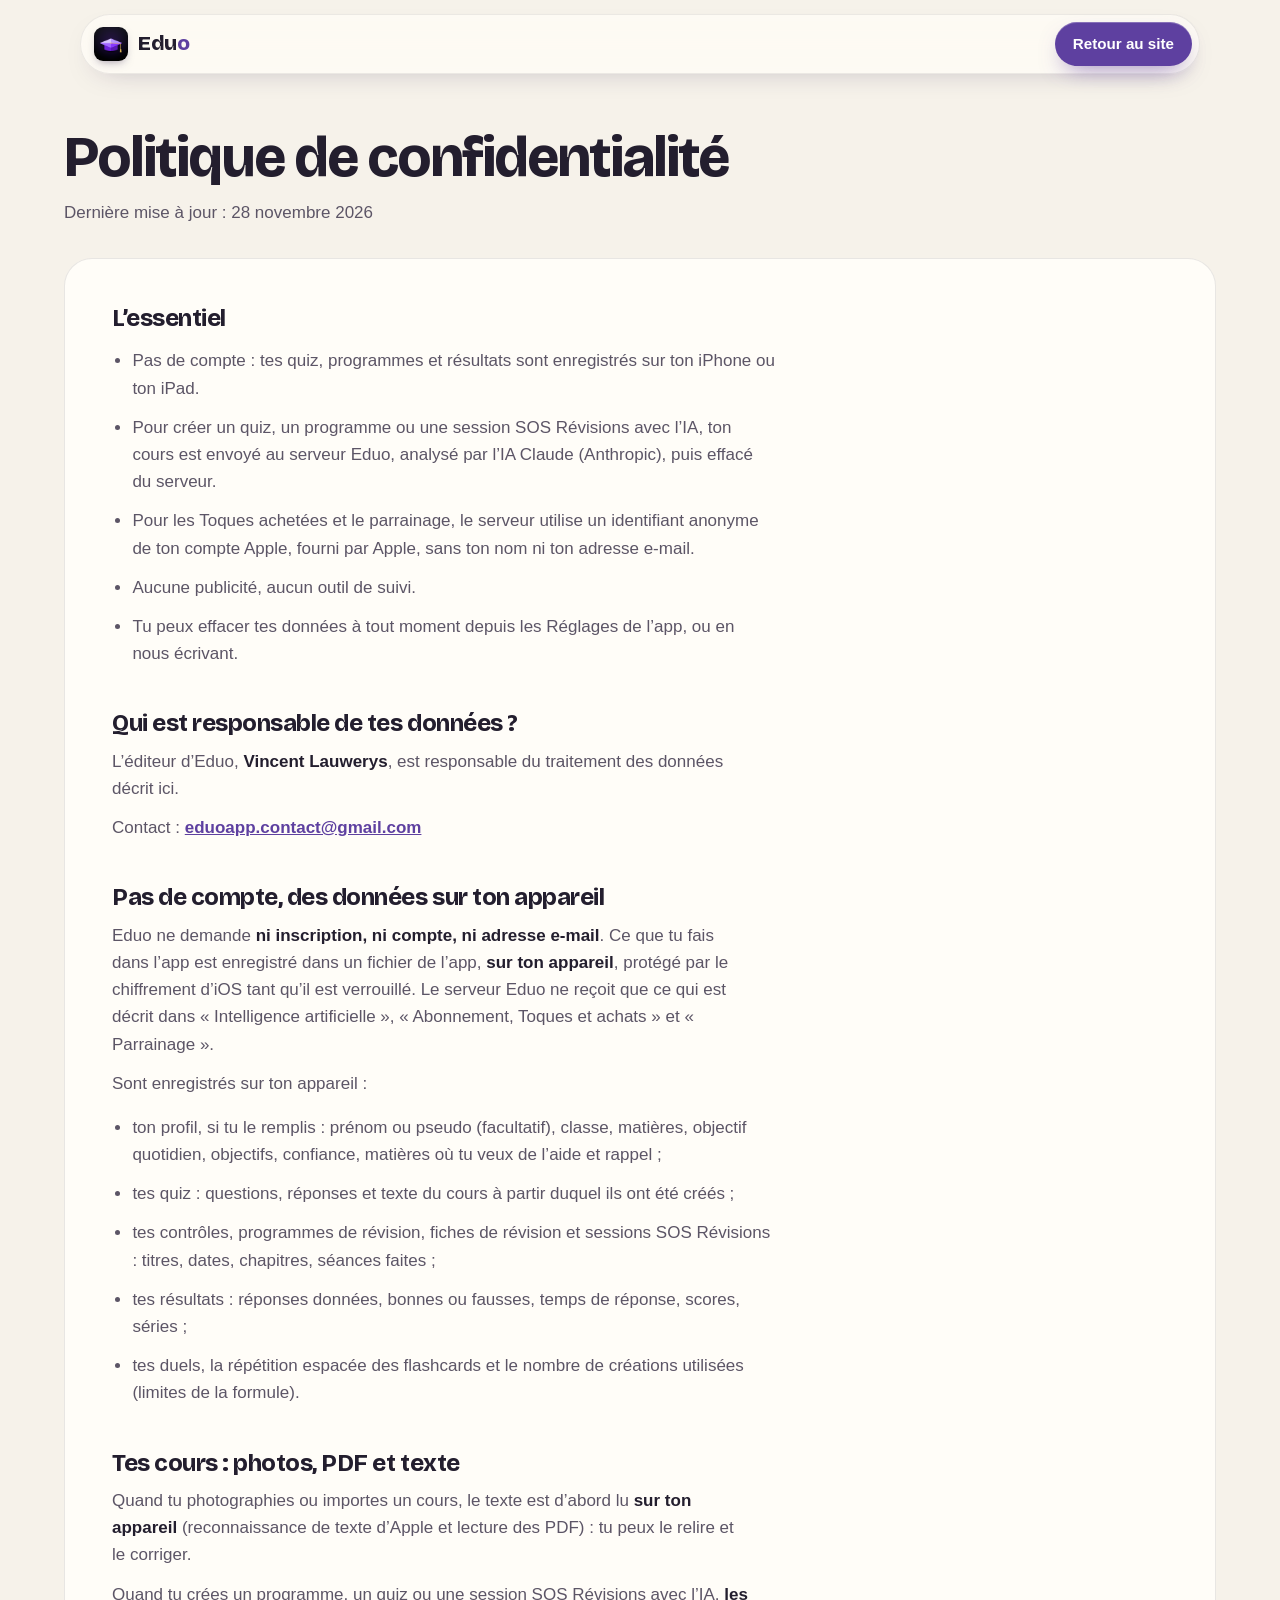
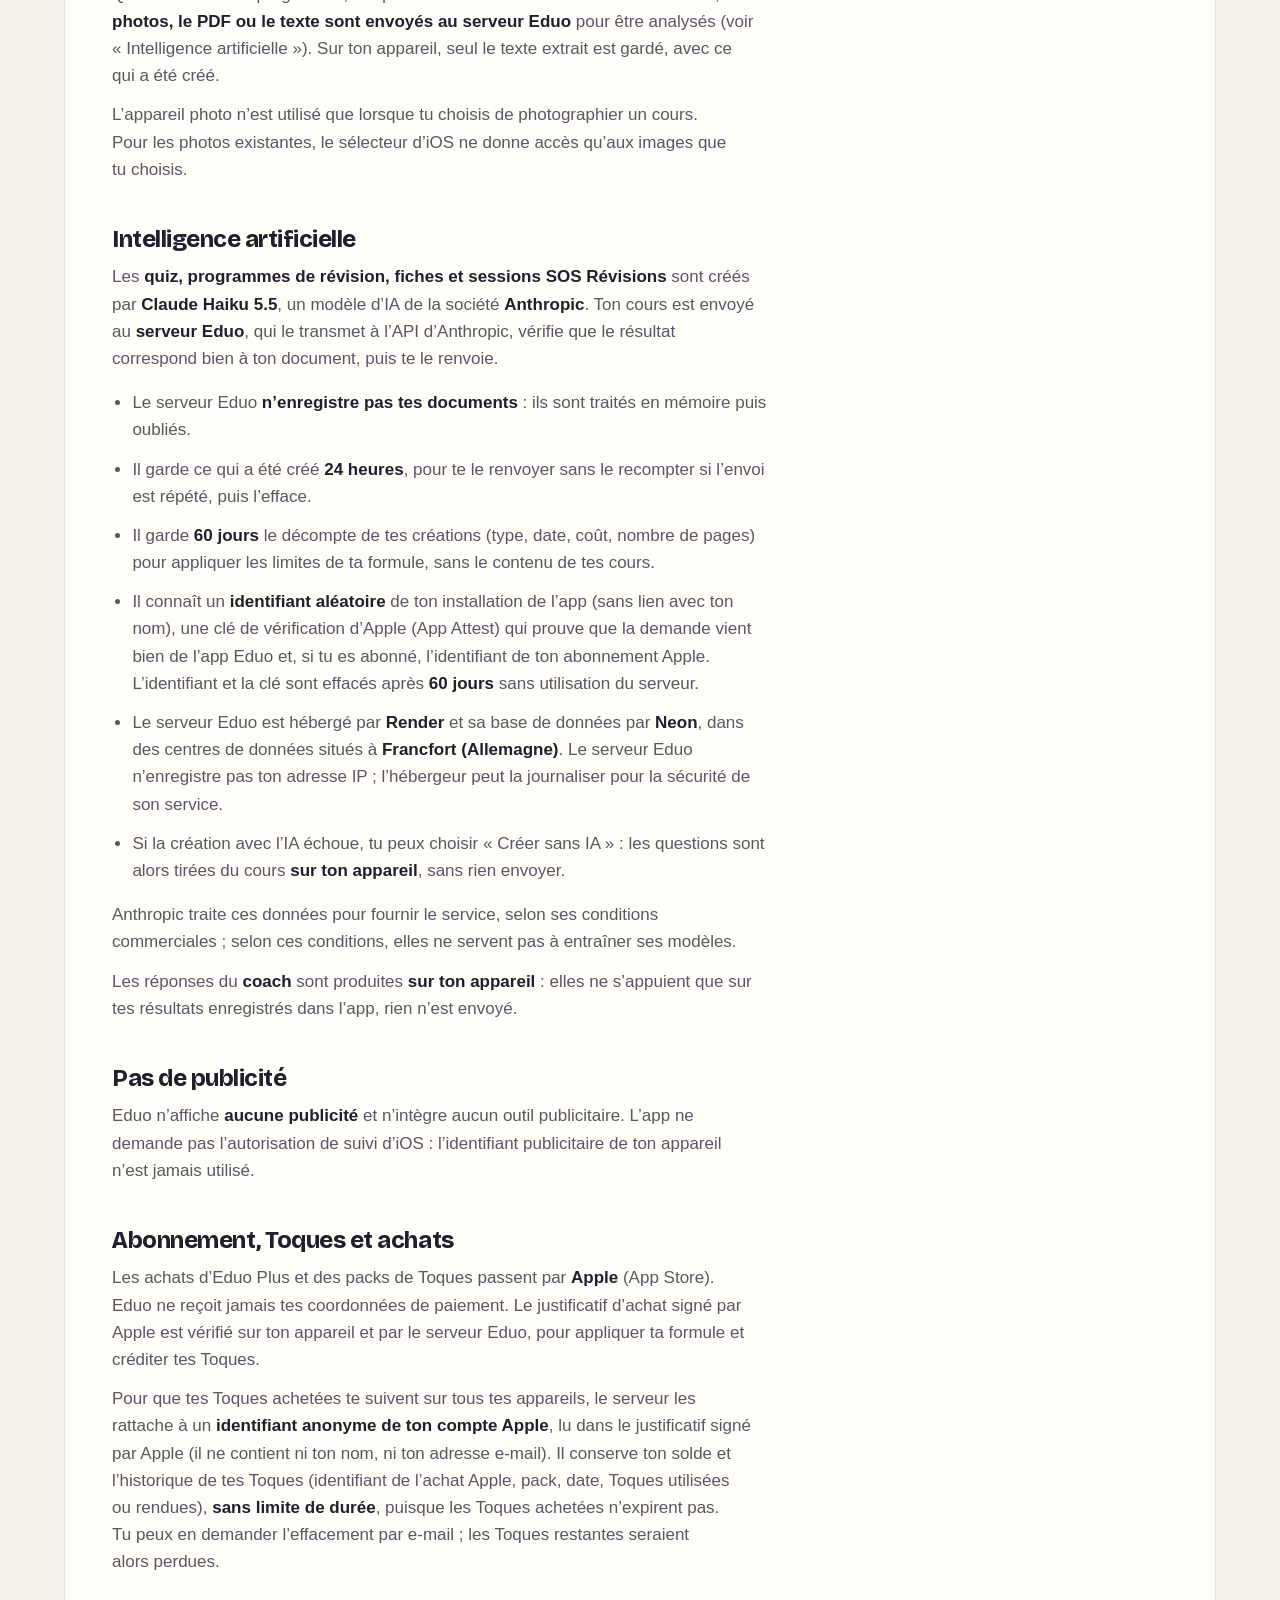
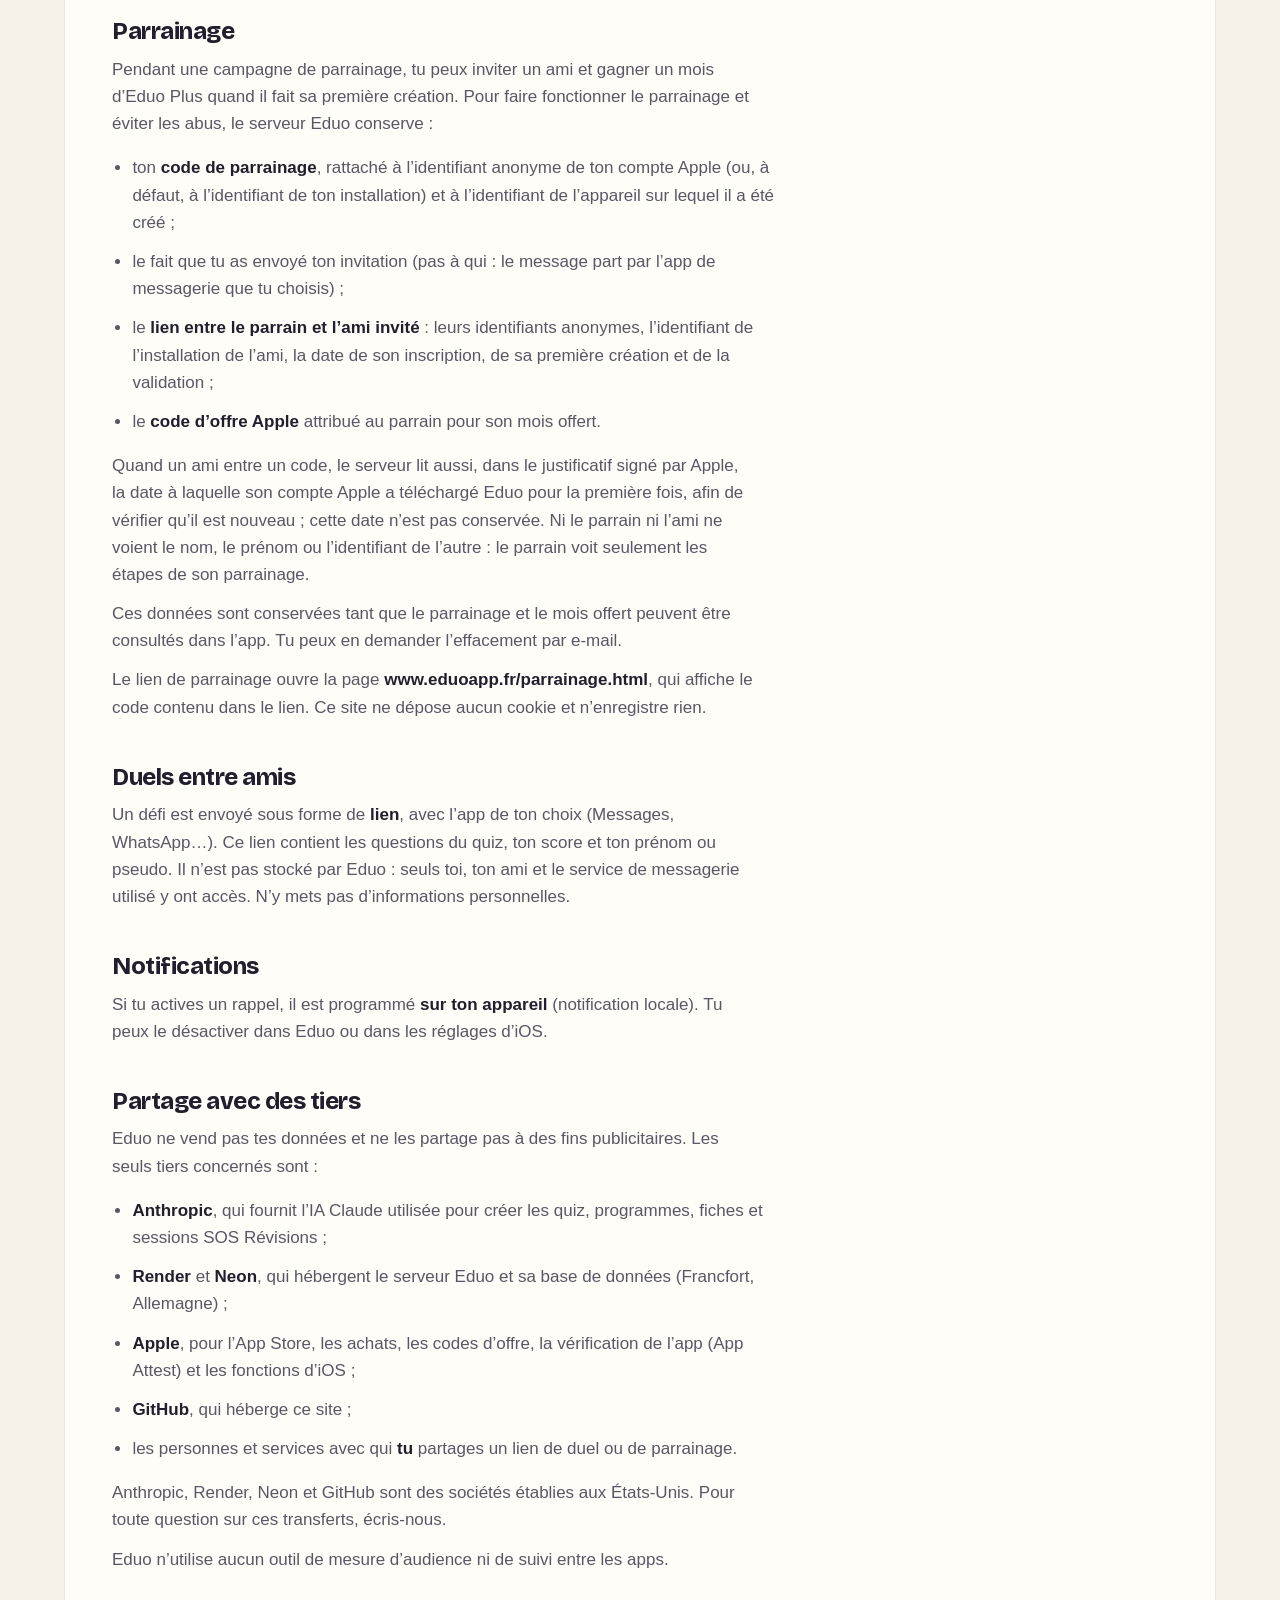
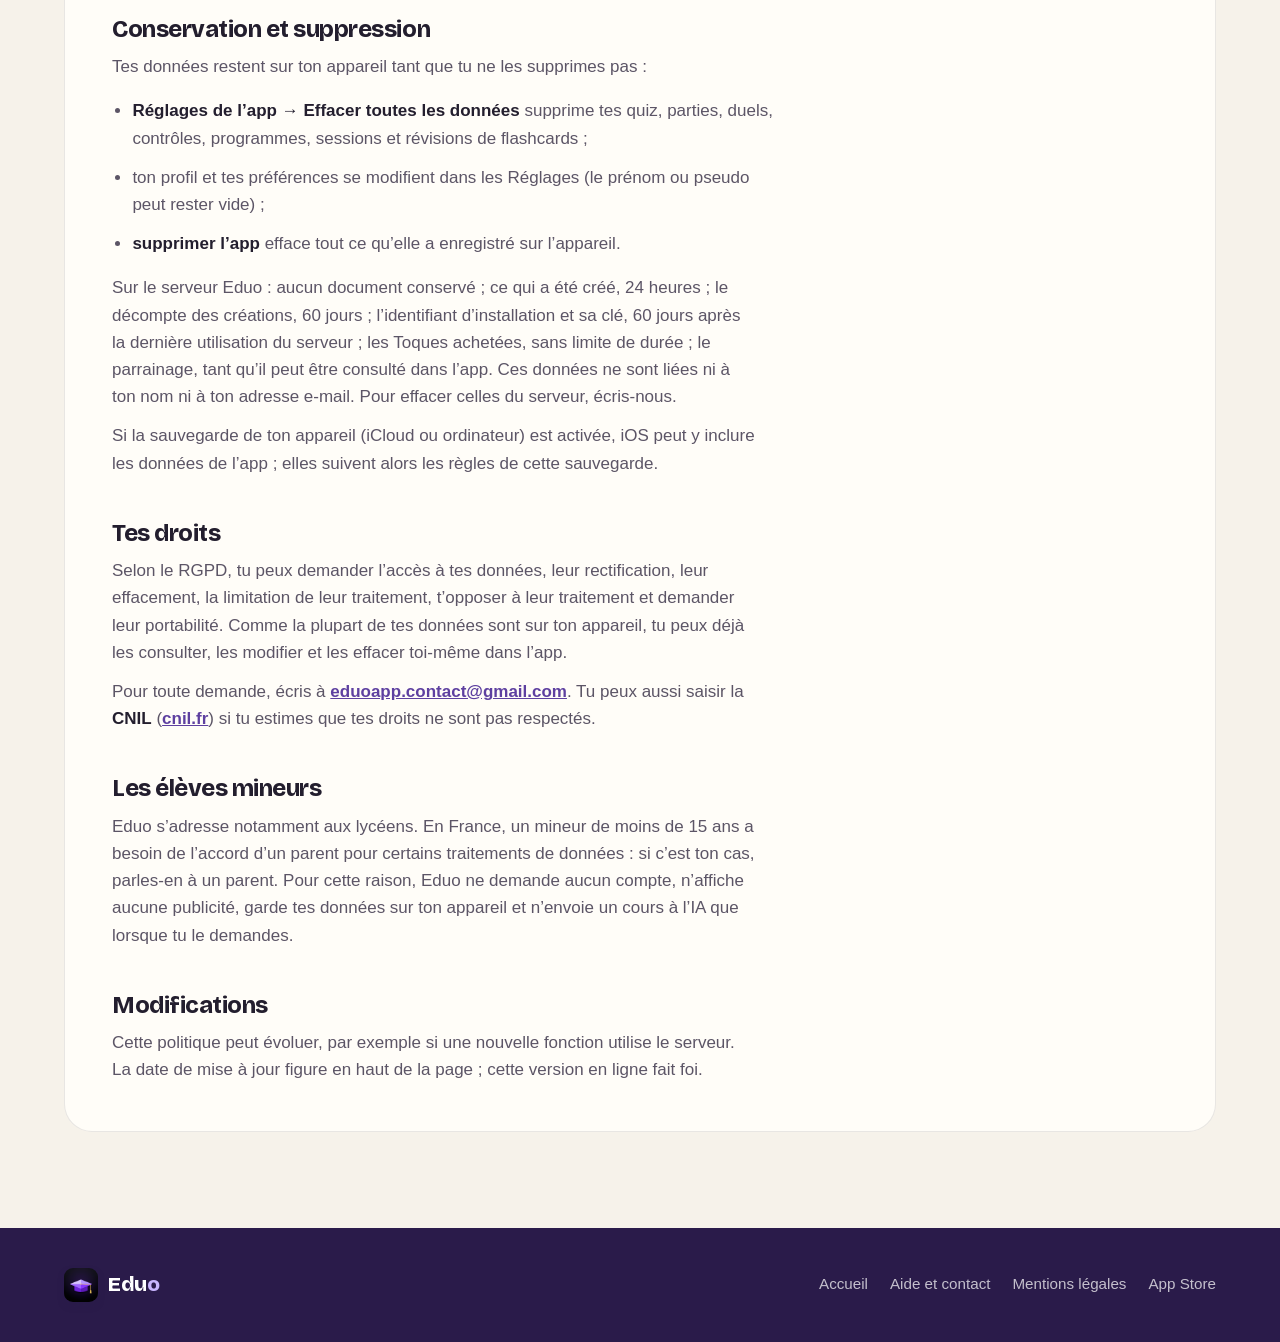
==== commit 1ab30c80: "Site : version 1.5" ====
--- a/confidentialite.html
+++ b/confidentialite.html
@@ -33,7 +33,7 @@
 <main class="legal">
   <div class="wrap">
     <h1>Politique de confidentialité</h1>
-    <p class="updated">Dernière mise à jour : 22 novembre 2026</p>
+    <p class="updated">Dernière mise à jour : 28 novembre 2026</p>
 
     <div class="card">
       <h2 style="margin-top:0">L’essentiel</h2>
@@ -53,7 +53,7 @@
       <p>Eduo ne demande <strong>ni inscription, ni compte, ni adresse e-mail</strong>. Ce que tu fais dans l’app est enregistré dans un fichier de l’app, <strong>sur ton appareil</strong>, protégé par le chiffrement d’iOS tant qu’il est verrouillé. Le serveur Eduo ne reçoit que ce qui est décrit dans « Intelligence artificielle », « Abonnement, Toques et achats » et « Parrainage ».</p>
       <p>Sont enregistrés sur ton appareil :</p>
       <ul>
-        <li>ton profil, si tu le remplis : prénom ou pseudo (facultatif), classe, matières, objectif quotidien, objectifs, confiance, matières où tu veux de l’aide, rappel et avatar ;</li>
+        <li>ton profil, si tu le remplis : prénom ou pseudo (facultatif), classe, matières, objectif quotidien, objectifs, confiance, matières où tu veux de l’aide et rappel ;</li>
         <li>tes quiz : questions, réponses et texte du cours à partir duquel ils ont été créés ;</li>
         <li>tes contrôles, programmes de révision, fiches de révision et sessions SOS Révisions : titres, dates, chapitres, séances faites ;</li>
         <li>tes résultats : réponses données, bonnes ou fausses, temps de réponse, scores, séries ;</li>
@@ -98,7 +98,7 @@
       <p>Le lien de parrainage ouvre la page <strong>www.eduoapp.fr/parrainage.html</strong>, qui affiche le code contenu dans le lien. Ce site ne dépose aucun cookie et n’enregistre rien.</p>
 
       <h2>Duels entre amis</h2>
-      <p>Un défi est envoyé sous forme de <strong>lien</strong>, avec l’app de ton choix (Messages, WhatsApp…). Ce lien contient les questions du quiz, ton score, ton prénom ou pseudo et ton avatar. Il n’est pas stocké par Eduo : seuls toi, ton ami et le service de messagerie utilisé y ont accès. N’y mets pas d’informations personnelles.</p>
+      <p>Un défi est envoyé sous forme de <strong>lien</strong>, avec l’app de ton choix (Messages, WhatsApp…). Ce lien contient les questions du quiz, ton score et ton prénom ou pseudo. Il n’est pas stocké par Eduo : seuls toi, ton ami et le service de messagerie utilisé y ont accès. N’y mets pas d’informations personnelles.</p>
 
       <h2>Notifications</h2>
       <p>Si tu actives un rappel, il est programmé <strong>sur ton appareil</strong> (notification locale). Tu peux le désactiver dans Eduo ou dans les réglages d’iOS.</p>
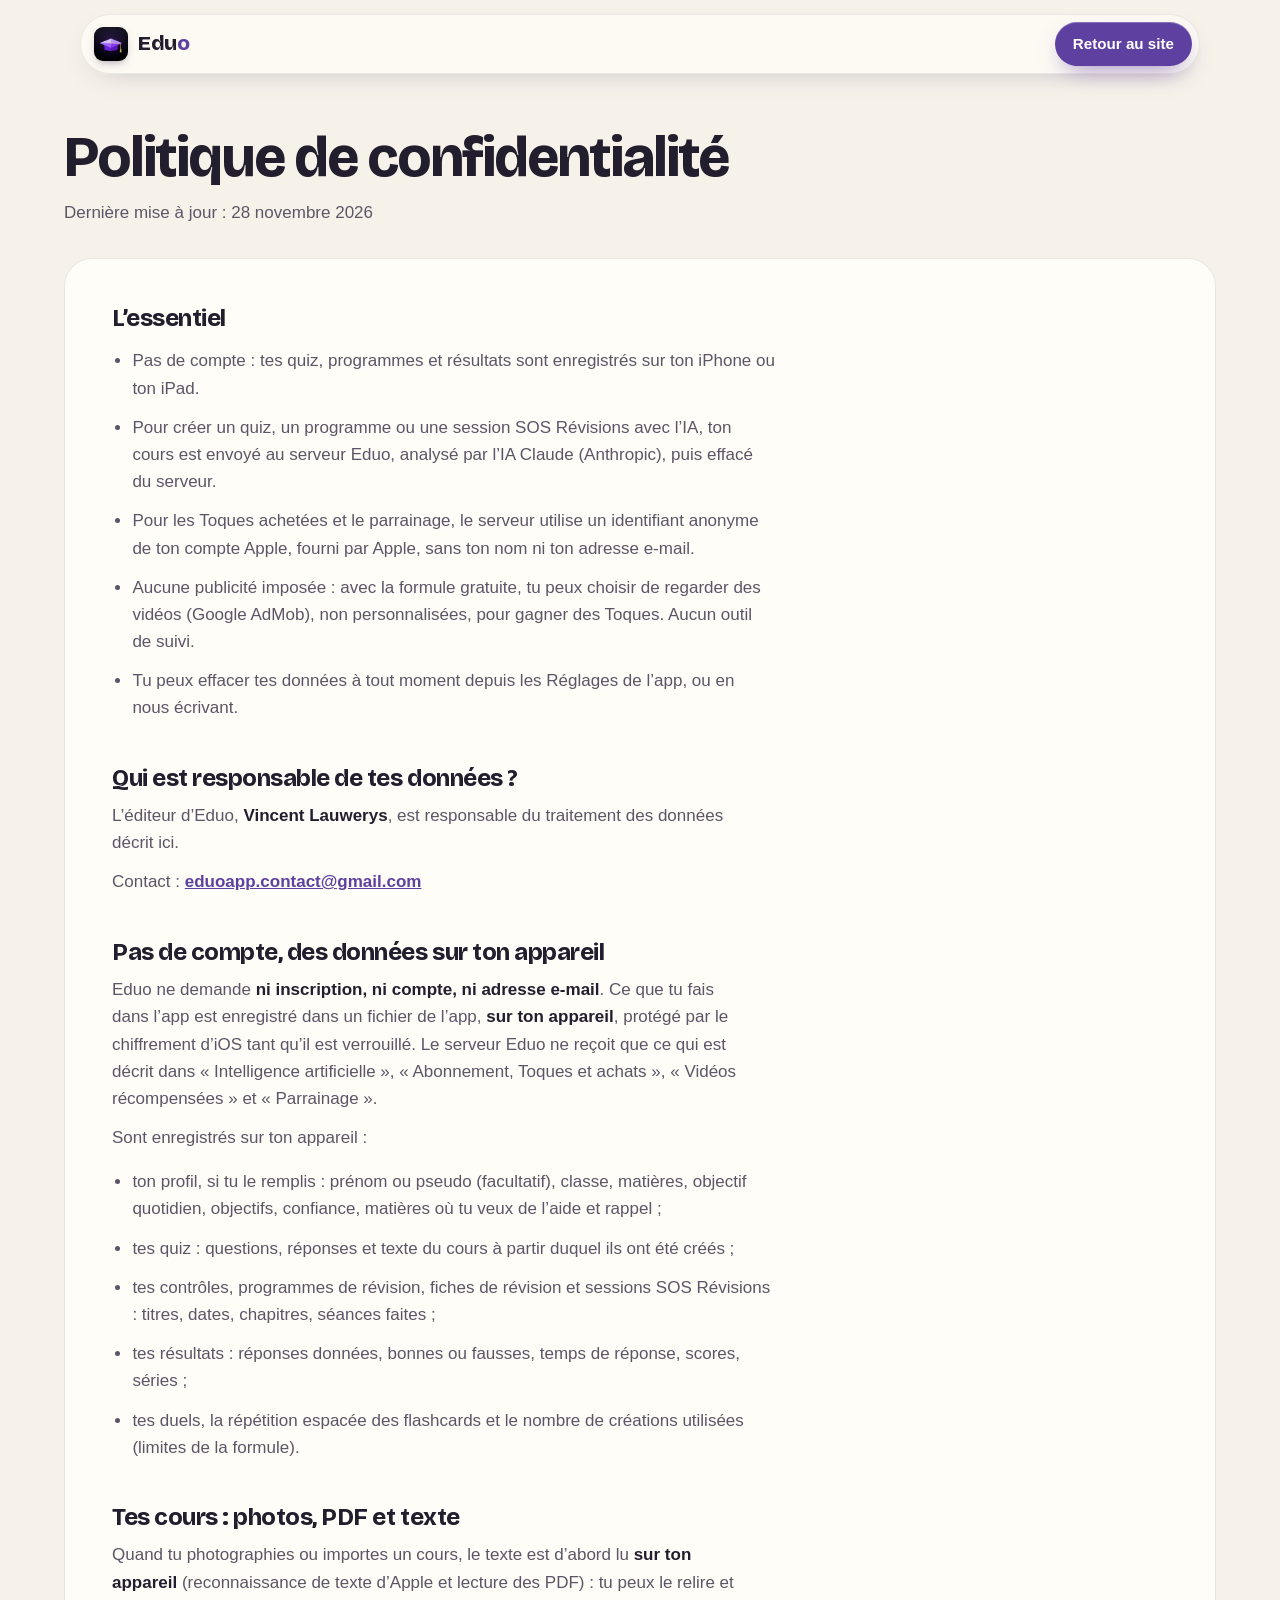
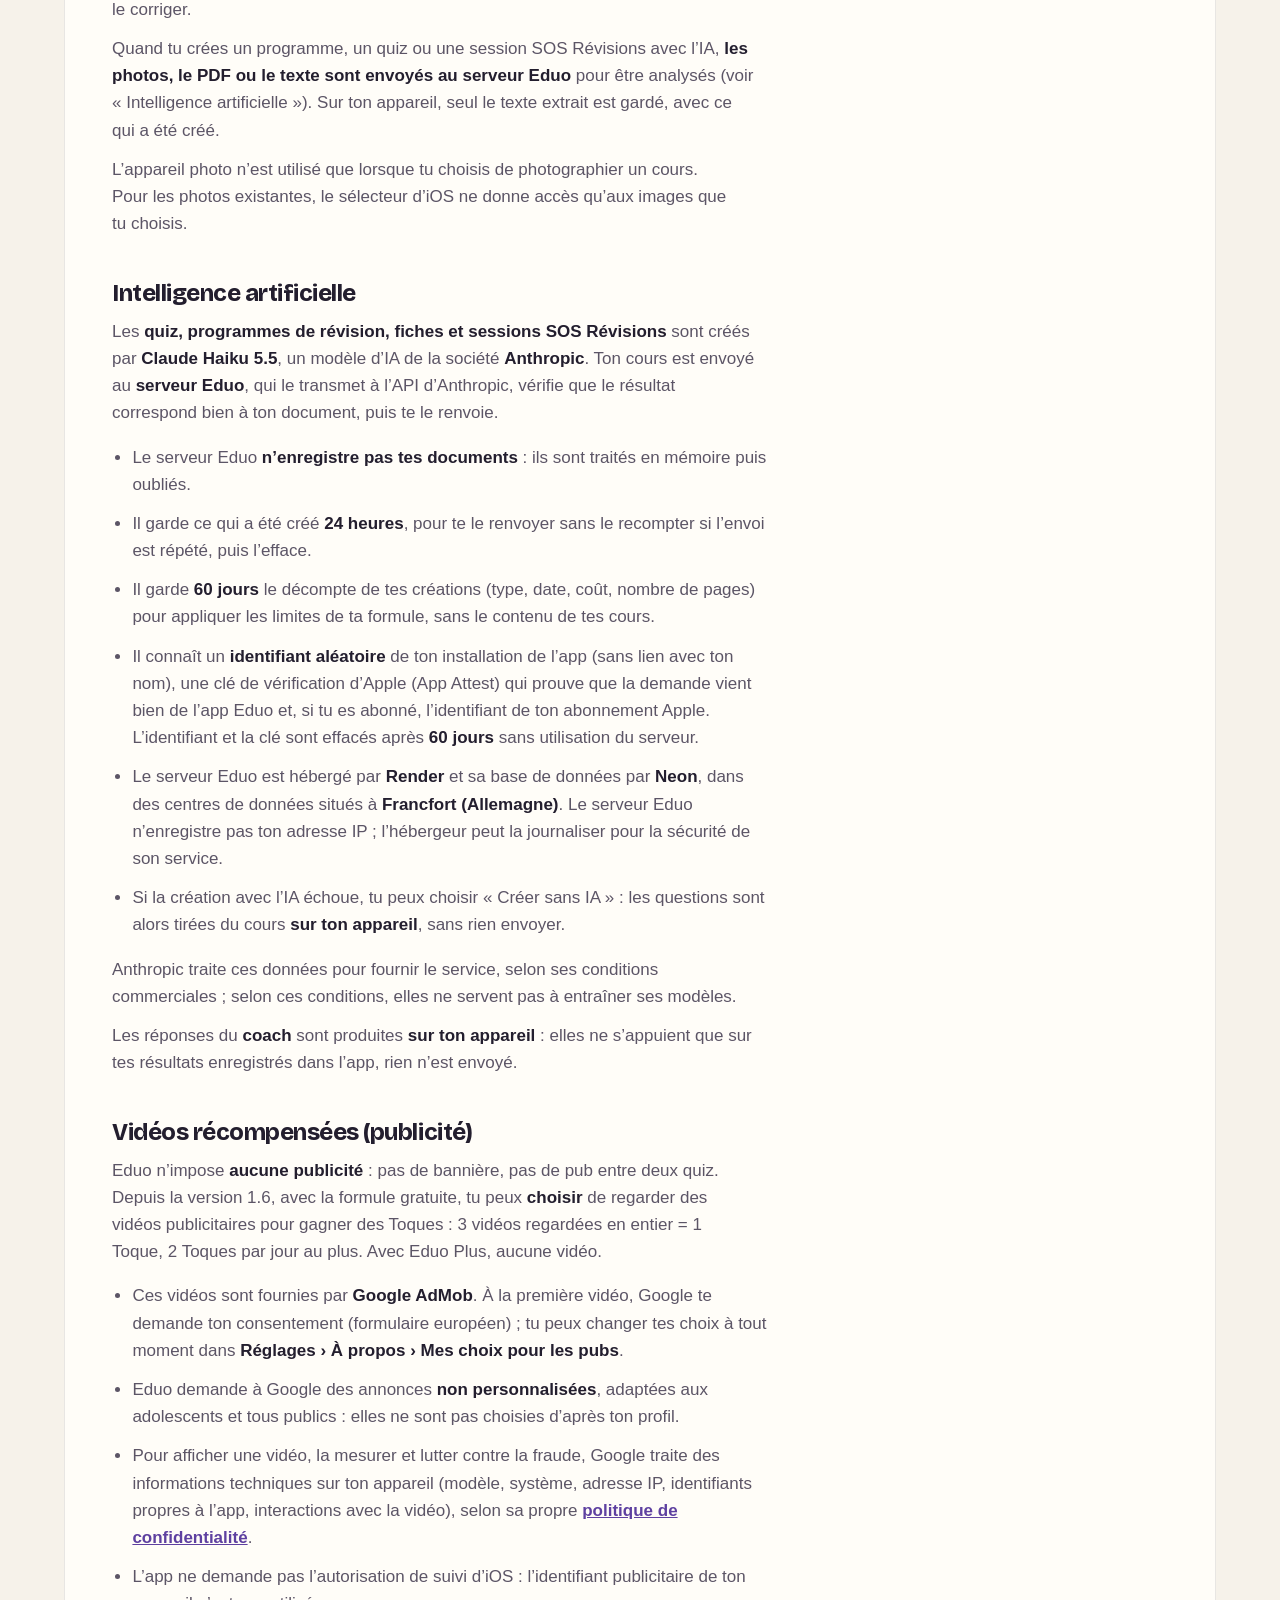
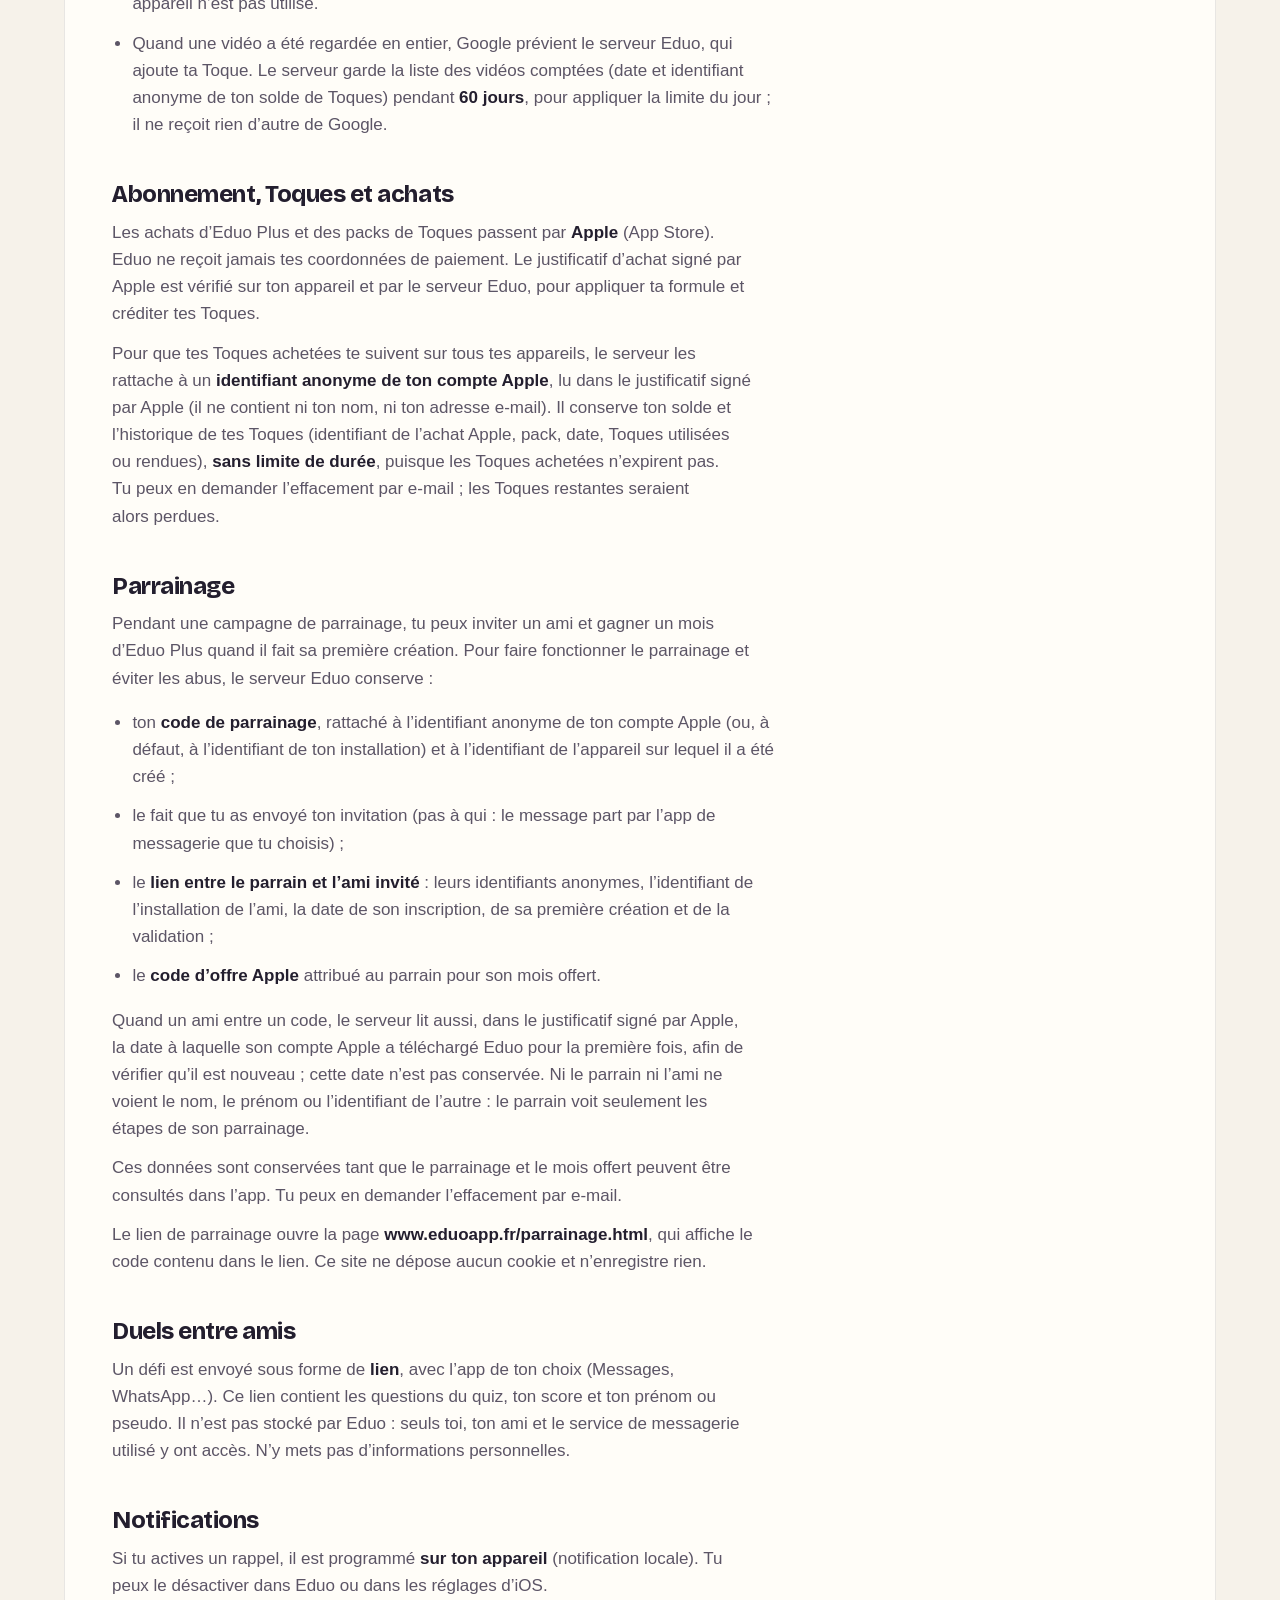
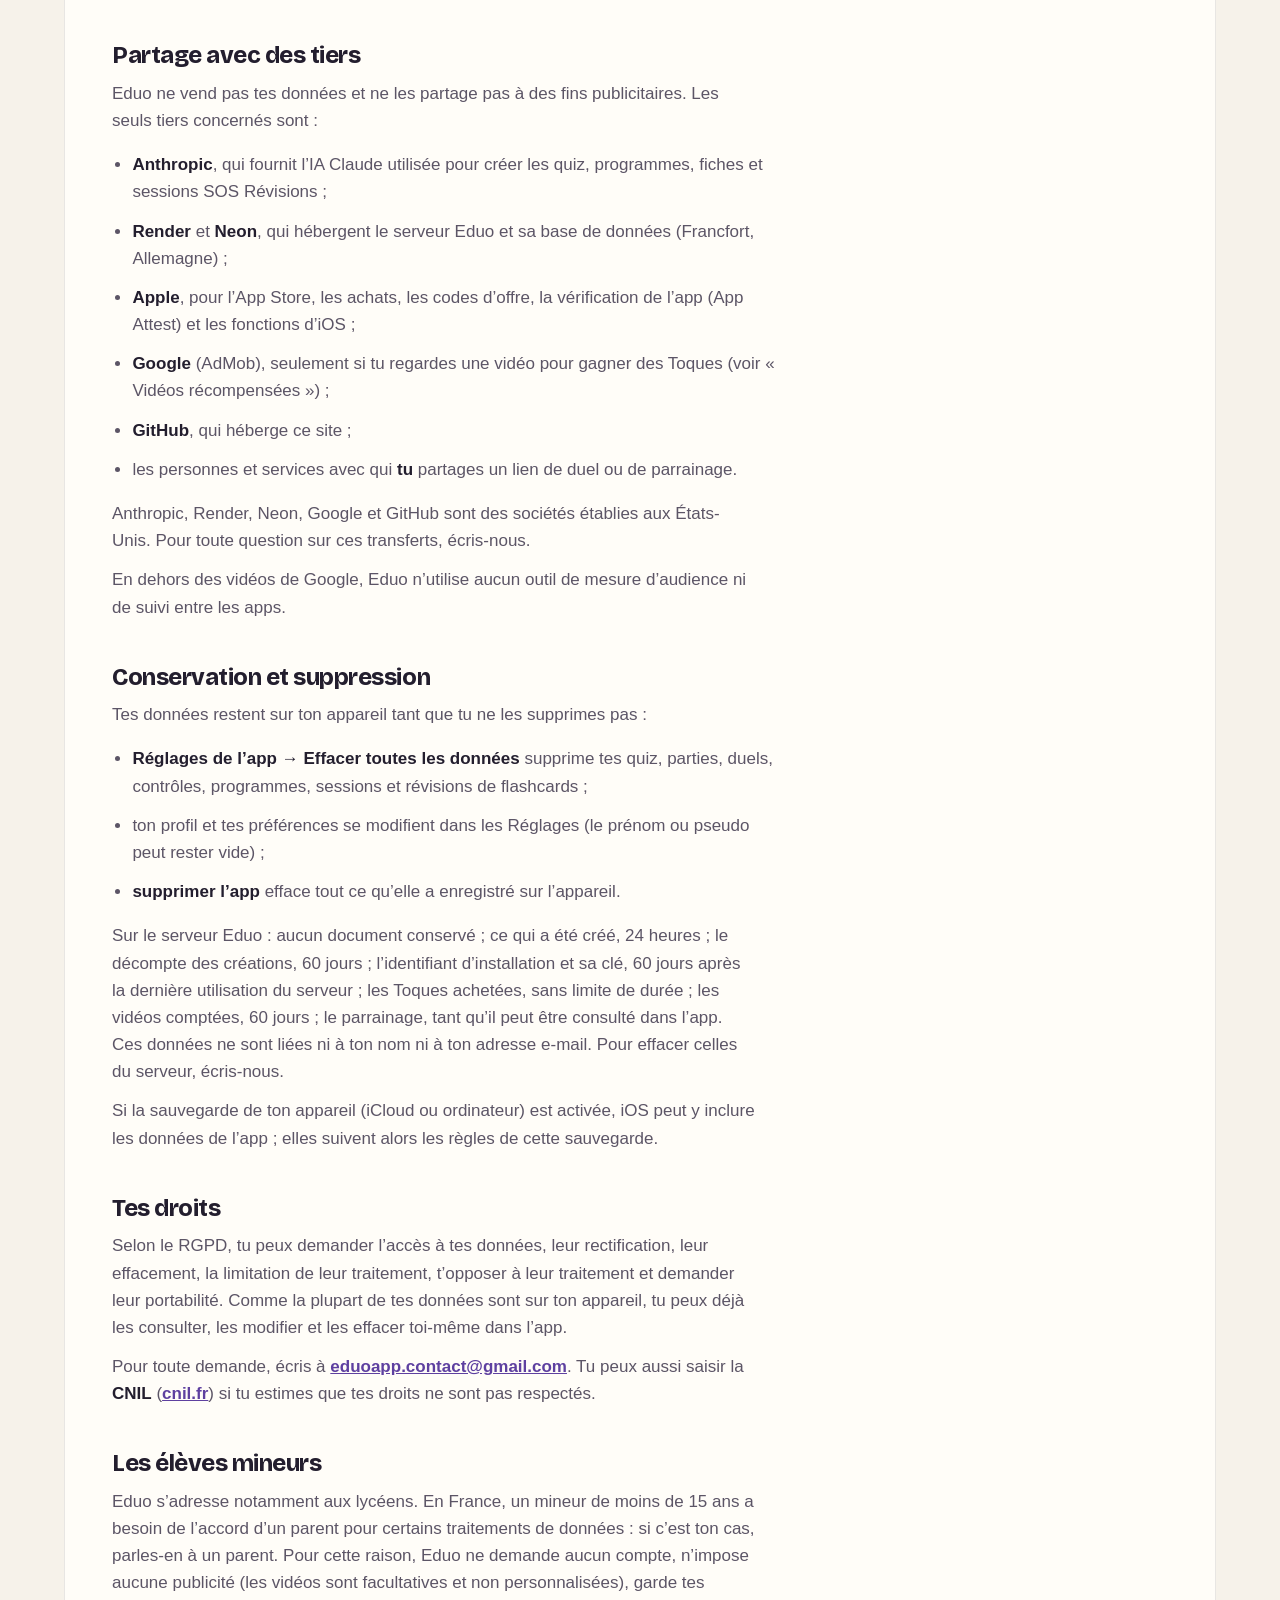
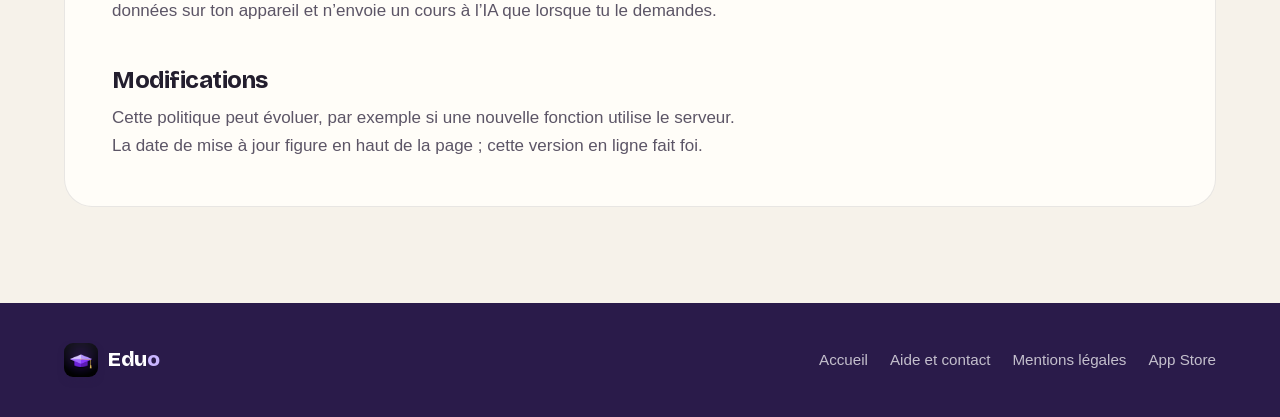
==== commit 0591e312: "Politique de confidentialité : vidéos récompensées (Google AdMob) Co-Authored-By: Claude Opus 5.5 <n" ====
--- a/confidentialite.html
+++ b/confidentialite.html
@@ -41,7 +41,7 @@
         <li>Pas de compte : tes quiz, programmes et résultats sont enregistrés sur ton iPhone ou ton iPad.</li>
         <li>Pour créer un quiz, un programme ou une session SOS Révisions avec l’IA, ton cours est envoyé au serveur Eduo, analysé par l’IA Claude (Anthropic), puis effacé du serveur.</li>
         <li>Pour les Toques achetées et le parrainage, le serveur utilise un identifiant anonyme de ton compte Apple, fourni par Apple, sans ton nom ni ton adresse e-mail.</li>
-        <li>Aucune publicité, aucun outil de suivi.</li>
+        <li>Aucune publicité imposée : avec la formule gratuite, tu peux choisir de regarder des vidéos (Google AdMob), non personnalisées, pour gagner des Toques. Aucun outil de suivi.</li>
         <li>Tu peux effacer tes données à tout moment depuis les Réglages de l’app, ou en nous écrivant.</li>
       </ul>
 
@@ -50,7 +50,7 @@
       <p>Contact : <a href="mailto:eduoapp.contact@gmail.com?subject=Confidentialit%C3%A9%20Eduo">eduoapp.contact@gmail.com</a></p>
 
       <h2>Pas de compte, des données sur ton appareil</h2>
-      <p>Eduo ne demande <strong>ni inscription, ni compte, ni adresse e-mail</strong>. Ce que tu fais dans l’app est enregistré dans un fichier de l’app, <strong>sur ton appareil</strong>, protégé par le chiffrement d’iOS tant qu’il est verrouillé. Le serveur Eduo ne reçoit que ce qui est décrit dans « Intelligence artificielle », « Abonnement, Toques et achats » et « Parrainage ».</p>
+      <p>Eduo ne demande <strong>ni inscription, ni compte, ni adresse e-mail</strong>. Ce que tu fais dans l’app est enregistré dans un fichier de l’app, <strong>sur ton appareil</strong>, protégé par le chiffrement d’iOS tant qu’il est verrouillé. Le serveur Eduo ne reçoit que ce qui est décrit dans « Intelligence artificielle », « Abonnement, Toques et achats », « Vidéos récompensées » et « Parrainage ».</p>
       <p>Sont enregistrés sur ton appareil :</p>
       <ul>
         <li>ton profil, si tu le remplis : prénom ou pseudo (facultatif), classe, matières, objectif quotidien, objectifs, confiance, matières où tu veux de l’aide et rappel ;</li>
@@ -78,8 +78,15 @@
       <p>Anthropic traite ces données pour fournir le service, selon ses conditions commerciales ; selon ces conditions, elles ne servent pas à entraîner ses modèles.</p>
       <p>Les réponses du <strong>coach</strong> sont produites <strong>sur ton appareil</strong> : elles ne s’appuient que sur tes résultats enregistrés dans l’app, rien n’est envoyé.</p>
 
-      <h2>Pas de publicité</h2>
-      <p>Eduo n’affiche <strong>aucune publicité</strong> et n’intègre aucun outil publicitaire. L’app ne demande pas l’autorisation de suivi d’iOS : l’identifiant publicitaire de ton appareil n’est jamais utilisé.</p>
+      <h2>Vidéos récompensées (publicité)</h2>
+      <p>Eduo n’impose <strong>aucune publicité</strong> : pas de bannière, pas de pub entre deux quiz. Depuis la version 1.6, avec la formule gratuite, tu peux <strong>choisir</strong> de regarder des vidéos publicitaires pour gagner des Toques : 3 vidéos regardées en entier = 1 Toque, 2 Toques par jour au plus. Avec Eduo Plus, aucune vidéo.</p>
+      <ul>
+        <li>Ces vidéos sont fournies par <strong>Google AdMob</strong>. À la première vidéo, Google te demande ton consentement (formulaire européen) ; tu peux changer tes choix à tout moment dans <strong>Réglages › À propos › Mes choix pour les pubs</strong>.</li>
+        <li>Eduo demande à Google des annonces <strong>non personnalisées</strong>, adaptées aux adolescents et tous publics : elles ne sont pas choisies d’après ton profil.</li>
+        <li>Pour afficher une vidéo, la mesurer et lutter contre la fraude, Google traite des informations techniques sur ton appareil (modèle, système, adresse IP, identifiants propres à l’app, interactions avec la vidéo), selon sa propre <a href="https://policies.google.com/privacy">politique de confidentialité</a>.</li>
+        <li>L’app ne demande pas l’autorisation de suivi d’iOS : l’identifiant publicitaire de ton appareil n’est pas utilisé.</li>
+        <li>Quand une vidéo a été regardée en entier, Google prévient le serveur Eduo, qui ajoute ta Toque. Le serveur garde la liste des vidéos comptées (date et identifiant anonyme de ton solde de Toques) pendant <strong>60 jours</strong>, pour appliquer la limite du jour ; il ne reçoit rien d’autre de Google.</li>
+      </ul>
 
       <h2>Abonnement, Toques et achats</h2>
       <p>Les achats d’Eduo Plus et des packs de Toques passent par <strong>Apple</strong> (App Store). Eduo ne reçoit jamais tes coordonnées de paiement. Le justificatif d’achat signé par Apple est vérifié sur ton appareil et par le serveur Eduo, pour appliquer ta formule et créditer tes Toques.</p>
@@ -109,11 +116,12 @@
         <li><strong>Anthropic</strong>, qui fournit l’IA Claude utilisée pour créer les quiz, programmes, fiches et sessions SOS Révisions ;</li>
         <li><strong>Render</strong> et <strong>Neon</strong>, qui hébergent le serveur Eduo et sa base de données (Francfort, Allemagne) ;</li>
         <li><strong>Apple</strong>, pour l’App Store, les achats, les codes d’offre, la vérification de l’app (App Attest) et les fonctions d’iOS ;</li>
+        <li><strong>Google</strong> (AdMob), seulement si tu regardes une vidéo pour gagner des Toques (voir « Vidéos récompensées ») ;</li>
         <li><strong>GitHub</strong>, qui héberge ce site ;</li>
         <li>les personnes et services avec qui <strong>tu</strong> partages un lien de duel ou de parrainage.</li>
       </ul>
-      <p>Anthropic, Render, Neon et GitHub sont des sociétés établies aux États-Unis. Pour toute question sur ces transferts, écris-nous.</p>
-      <p>Eduo n’utilise aucun outil de mesure d’audience ni de suivi entre les apps.</p>
+      <p>Anthropic, Render, Neon, Google et GitHub sont des sociétés établies aux États-Unis. Pour toute question sur ces transferts, écris-nous.</p>
+      <p>En dehors des vidéos de Google, Eduo n’utilise aucun outil de mesure d’audience ni de suivi entre les apps.</p>
 
       <h2>Conservation et suppression</h2>
       <p>Tes données restent sur ton appareil tant que tu ne les supprimes pas :</p>
@@ -122,7 +130,7 @@
         <li>ton profil et tes préférences se modifient dans les Réglages (le prénom ou pseudo peut rester vide) ;</li>
         <li><strong>supprimer l’app</strong> efface tout ce qu’elle a enregistré sur l’appareil.</li>
       </ul>
-      <p>Sur le serveur Eduo : aucun document conservé ; ce qui a été créé, 24 heures ; le décompte des créations, 60 jours ; l’identifiant d’installation et sa clé, 60 jours après la dernière utilisation du serveur ; les Toques achetées, sans limite de durée ; le parrainage, tant qu’il peut être consulté dans l’app. Ces données ne sont liées ni à ton nom ni à ton adresse e-mail. Pour effacer celles du serveur, écris-nous.</p>
+      <p>Sur le serveur Eduo : aucun document conservé ; ce qui a été créé, 24 heures ; le décompte des créations, 60 jours ; l’identifiant d’installation et sa clé, 60 jours après la dernière utilisation du serveur ; les Toques achetées, sans limite de durée ; les vidéos comptées, 60 jours ; le parrainage, tant qu’il peut être consulté dans l’app. Ces données ne sont liées ni à ton nom ni à ton adresse e-mail. Pour effacer celles du serveur, écris-nous.</p>
       <p>Si la sauvegarde de ton appareil (iCloud ou ordinateur) est activée, iOS peut y inclure les données de l’app ; elles suivent alors les règles de cette sauvegarde.</p>
 
       <h2>Tes droits</h2>
@@ -130,7 +138,7 @@
       <p>Pour toute demande, écris à <a href="mailto:eduoapp.contact@gmail.com">eduoapp.contact@gmail.com</a>. Tu peux aussi saisir la <strong>CNIL</strong> (<a href="https://www.cnil.fr">cnil.fr</a>) si tu estimes que tes droits ne sont pas respectés.</p>
 
       <h2>Les élèves mineurs</h2>
-      <p>Eduo s’adresse notamment aux lycéens. En France, un mineur de moins de 15 ans a besoin de l’accord d’un parent pour certains traitements de données : si c’est ton cas, parles-en à un parent. Pour cette raison, Eduo ne demande aucun compte, n’affiche aucune publicité, garde tes données sur ton appareil et n’envoie un cours à l’IA que lorsque tu le demandes.</p>
+      <p>Eduo s’adresse notamment aux lycéens. En France, un mineur de moins de 15 ans a besoin de l’accord d’un parent pour certains traitements de données : si c’est ton cas, parles-en à un parent. Pour cette raison, Eduo ne demande aucun compte, n’impose aucune publicité (les vidéos sont facultatives et non personnalisées), garde tes données sur ton appareil et n’envoie un cours à l’IA que lorsque tu le demandes.</p>
 
       <h2>Modifications</h2>
       <p>Cette politique peut évoluer, par exemple si une nouvelle fonction utilise le serveur. La date de mise à jour figure en haut de la page ; cette version en ligne fait foi.</p>
